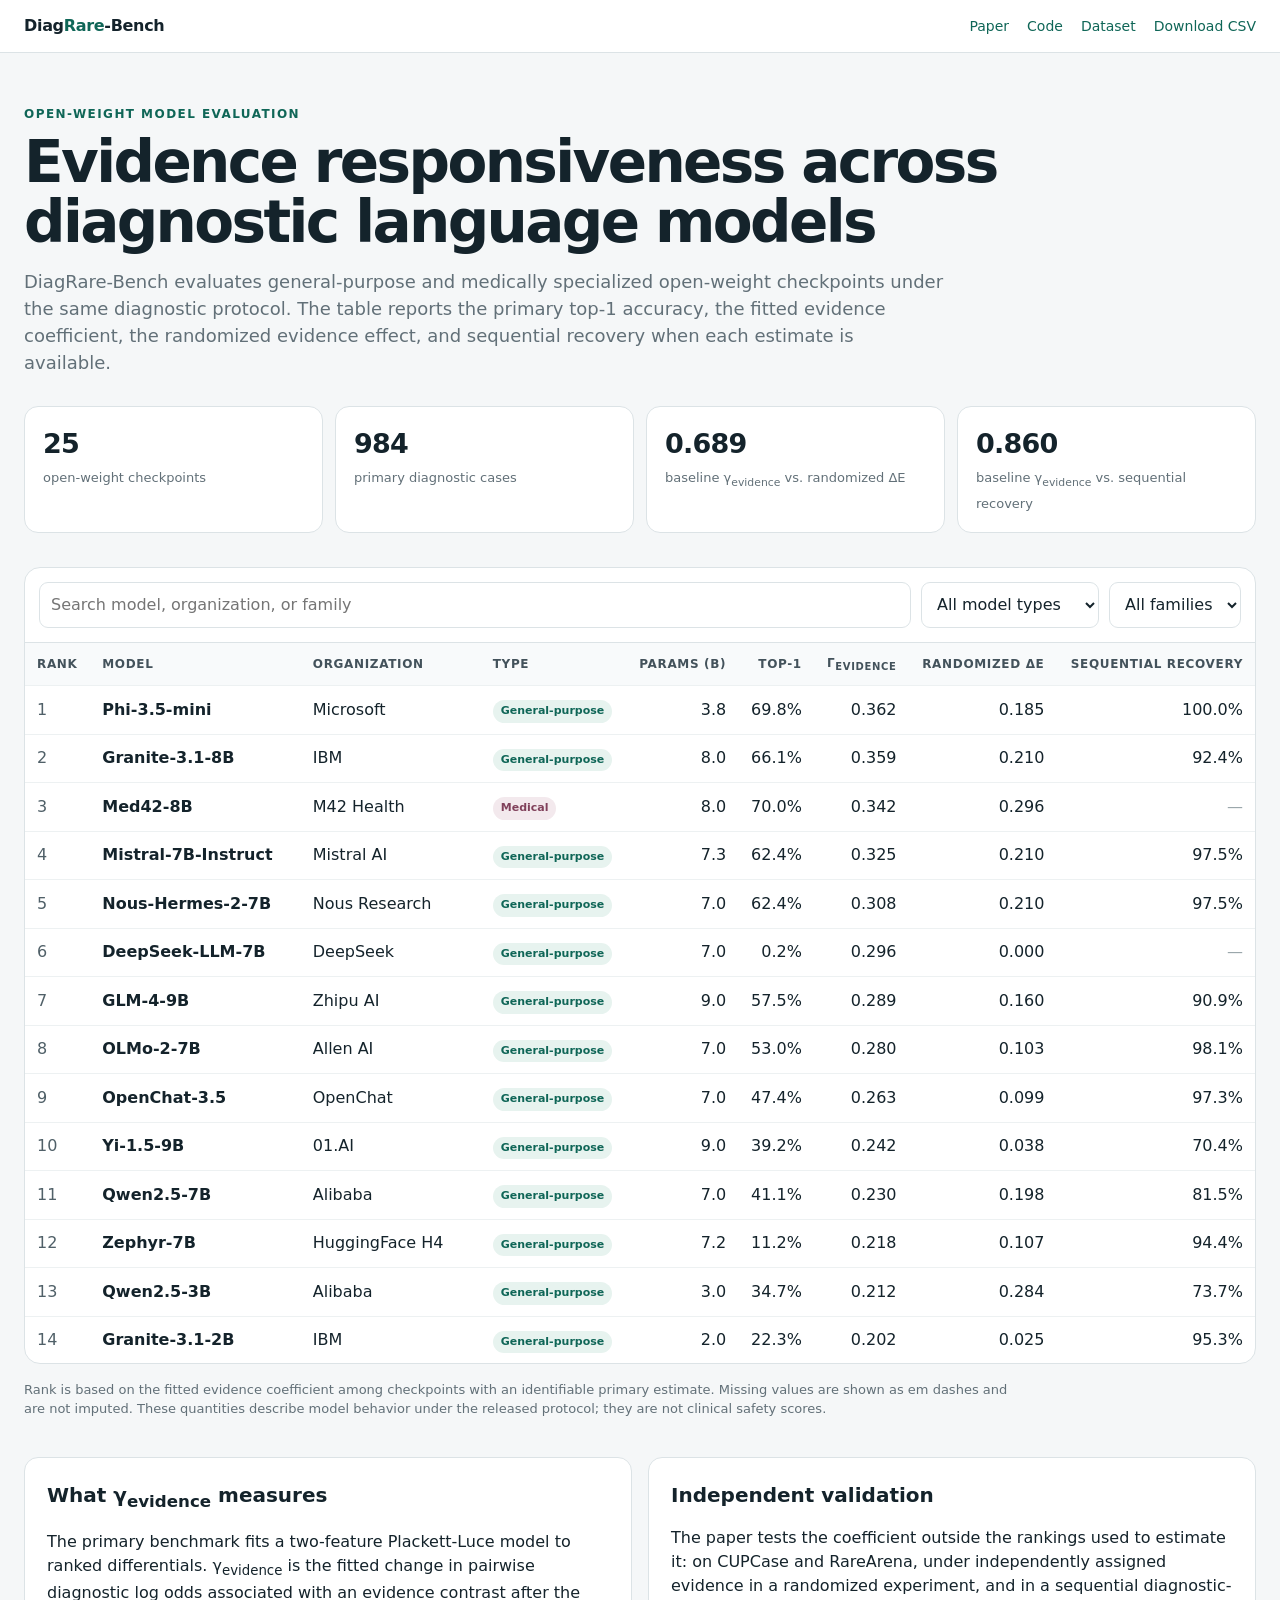
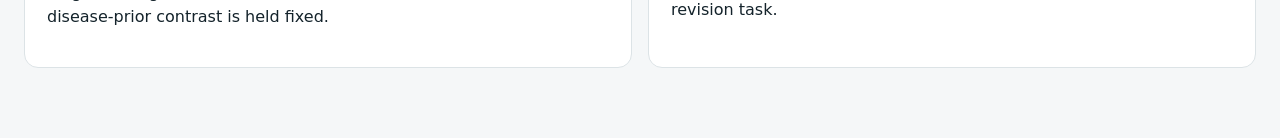
==== leaderboard/index.html @ 5abf78a7 "updated release repo 4 Oct" ====
<!doctype html>
<html lang="en"><head><meta charset="utf-8"><meta name="viewport" content="width=device-width,initial-scale=1">
<title>DiagRare-Bench Leaderboard</title>
<meta name="description" content="Open-weight model results on DiagRare-Bench, a benchmark for evidence responsiveness in clinical diagnosis.">
<style>
:root{--bg:#f5f7f8;--paper:#fff;--ink:#14232b;--muted:#627078;--line:#dce3e6;--green:#0f6657;--green2:#e7f3ef;--navy:#173b4f;--gold:#9a6b11}
*{box-sizing:border-box} body{margin:0;background:var(--bg);color:var(--ink);font-family:Inter,ui-sans-serif,system-ui,-apple-system,BlinkMacSystemFont,"Segoe UI",sans-serif;line-height:1.5}
a{color:var(--green);text-decoration:none} a:hover{text-decoration:underline}
.top{border-bottom:1px solid var(--line);background:rgba(255,255,255,.94);position:sticky;top:0;z-index:5} .topin{max-width:1320px;margin:auto;padding:14px 24px;display:flex;justify-content:space-between;gap:20px;align-items:center} .brand{font-weight:800;color:var(--ink);letter-spacing:-.02em} .brand span{color:var(--green)} .nav{display:flex;gap:18px;font-size:14px;flex-wrap:wrap}
.wrap{max-width:1320px;margin:auto;padding:52px 24px 70px} .eyebrow{text-transform:uppercase;letter-spacing:.12em;font-weight:750;font-size:12px;color:var(--green)} h1{font-size:clamp(34px,5vw,58px);line-height:1.03;letter-spacing:-.045em;margin:10px 0 16px;max-width:980px} .lead{max-width:920px;font-size:18px;color:var(--muted);margin:0 0 28px}
.cards{display:grid;grid-template-columns:repeat(4,1fr);gap:12px;margin:30px 0 34px} .card{background:var(--paper);border:1px solid var(--line);border-radius:14px;padding:17px 18px} .card b{display:block;font-size:27px;letter-spacing:-.03em} .card span{color:var(--muted);font-size:13px}
.panel{background:var(--paper);border:1px solid var(--line);border-radius:16px;overflow:hidden} .controls{padding:14px;display:flex;gap:10px;border-bottom:1px solid var(--line);flex-wrap:wrap} input,select{border:1px solid var(--line);border-radius:9px;background:#fff;padding:10px 11px;font:inherit;color:var(--ink)} input{min-width:280px;flex:1} .tablewrap{overflow:auto;max-height:720px} table{border-collapse:collapse;width:100%;min-width:1030px} th,td{padding:11px 12px;border-bottom:1px solid #edf1f2;white-space:nowrap;text-align:right} th{background:#f8fafb;color:#43525b;font-size:12px;text-transform:uppercase;letter-spacing:.055em;position:sticky;top:0;cursor:pointer;z-index:2} th:nth-child(-n+4),td:nth-child(-n+4){text-align:left} tbody tr:hover{background:#f7fbfa} .model{font-weight:720;color:var(--ink)} .pill{display:inline-block;border-radius:999px;padding:3px 8px;font-size:11px;font-weight:700;background:var(--green2);color:var(--green)} .pill.med{background:#f3e9ed;color:#81415b} .na{color:#9aa6ab} .rank{font-variant-numeric:tabular-nums;color:#506068}
.note{font-size:13px;color:var(--muted);max-width:1000px;margin-top:16px} .method{display:grid;grid-template-columns:1fr 1fr;gap:16px;margin-top:38px} .method .card{padding:22px} .method h2{margin:0 0 8px;font-size:20px} code{background:#edf2f3;padding:2px 5px;border-radius:5px}
@media(max-width:850px){.cards{grid-template-columns:1fr 1fr} .method{grid-template-columns:1fr} .nav{display:none}} @media(max-width:500px){.cards{grid-template-columns:1fr} .wrap{padding-left:16px;padding-right:16px}}
</style></head><body>
<div class="top"><div class="topin"><a class="brand" href="https://diagrare-bench-dhariniraghavan2001-2901.vercel.app">Diag<span>Rare</span>-Bench</a><div class="nav"><a href="https://openreview.net/forum?id=0Eua4EkYht">Paper</a><a href="https://github.com/rdharini2001/DiagRare">Code</a><a href="https://huggingface.co/datasets/Dharini24/DiagRare_Bench">Dataset</a><a href="leaderboard.csv">Download CSV</a></div></div></div>
<main class="wrap"><div class="eyebrow">Open-weight model evaluation</div><h1>Evidence responsiveness across diagnostic language models</h1><p class="lead">DiagRare-Bench evaluates general-purpose and medically specialized open-weight checkpoints under the same diagnostic protocol. The table reports the primary top-1 accuracy, the fitted evidence coefficient, the randomized evidence effect, and sequential recovery when each estimate is available.</p>
<div class="cards"><div class="card"><b>25</b><span>open-weight checkpoints</span></div><div class="card"><b>984</b><span>primary diagnostic cases</span></div><div class="card"><b>0.689</b><span>baseline γ<sub>evidence</sub> vs. randomized ΔE</span></div><div class="card"><b>0.860</b><span>baseline γ<sub>evidence</sub> vs. sequential recovery</span></div></div>
<div class="panel"><div class="controls"><input id="q" placeholder="Search model, organization, or family" aria-label="Search"><select id="type"><option value="">All model types</option><option>General-purpose</option><option>Medical</option></select><select id="family"><option value="">All families</option></select></div><div class="tablewrap"><table><thead><tr><th data-k="rank_evidence">Rank</th><th data-k="display_name">Model</th><th data-k="organization">Organization</th><th data-k="type">Type</th><th data-k="param_count_b">Params (B)</th><th data-k="top1_accuracy">Top-1</th><th data-k="gamma_evidence">γ<sub>evidence</sub></th><th data-k="delta_E">Randomized ΔE</th><th data-k="recovery_rate">Sequential recovery</th></tr></thead><tbody id="body"></tbody></table></div></div>
<p class="note">Rank is based on the fitted evidence coefficient among checkpoints with an identifiable primary estimate. Missing values are shown as em dashes and are not imputed. These quantities describe model behavior under the released protocol; they are not clinical safety scores.</p>
<div class="method"><div class="card"><h2>What γ<sub>evidence</sub> measures</h2><p>The primary benchmark fits a two-feature Plackett-Luce model to ranked differentials. γ<sub>evidence</sub> is the fitted change in pairwise diagnostic log odds associated with an evidence contrast after the disease-prior contrast is held fixed.</p></div><div class="card"><h2>Independent validation</h2><p>The paper tests the coefficient outside the rankings used to estimate it: on CUPCase and RareArena, under independently assigned evidence in a randomized experiment, and in a sequential diagnostic-revision task.</p></div></div>
</main>
<script>
const DATA=[{"rank_evidence":1,"model":"phi-3.5-mini","organization":"Microsoft","family":"Phi","type":"General-purpose","param_count_b":3.8,"hf_repo":"microsoft/Phi-3.5-mini-instruct","top1_accuracy":0.698170731707317,"top3_accuracy":0.8333333333333334,"gamma_evidence":0.362212623348949,"gamma_evidence_lo":0.3465634562593292,"gamma_evidence_hi":0.3798188209732076,"delta_E":0.1851851851851851,"delta_E_ci_lo":0.1234567901234567,"delta_E_ci_hi":0.2469135802469135,"recovery_rate":1.0,"recovery_ci_lo":1.0,"recovery_ci_hi":1.0,"n_used_for_recovery":81.0,"display_name":"Phi-3.5-mini"},{"rank_evidence":2,"model":"granite-3.1-8b","organization":"IBM","family":"Granite","type":"General-purpose","param_count_b":8.0,"hf_repo":"ibm-granite/granite-3.1-8b-instruct","top1_accuracy":0.6605691056910569,"top3_accuracy":0.7936991869918699,"gamma_evidence":0.3594142996950945,"gamma_evidence_lo":0.3431224411703573,"gamma_evidence_hi":0.3779585255828916,"delta_E":0.2098765432098765,"delta_E_ci_lo":0.1481481481481481,"delta_E_ci_hi":0.2716049382716048,"recovery_rate":0.9240506329113924,"recovery_ci_lo":0.8607594936708861,"recovery_ci_hi":0.9746835443037974,"n_used_for_recovery":79.0,"display_name":"Granite-3.1-8B"},{"rank_evidence":3,"model":"med42-8b","organization":"M42 Health","family":"Llama3","type":"Medical","param_count_b":8.0,"hf_repo":"m42-health/Llama3-Med42-8B","top1_accuracy":0.7002032520325203,"top3_accuracy":0.842479674796748,"gamma_evidence":0.3415400007605004,"gamma_evidence_lo":0.328487884020772,"gamma_evidence_hi":0.3560588284768293,"delta_E":0.2962962962962963,"delta_E_ci_lo":0.2469135802469135,"delta_E_ci_hi":0.345679012345679,"recovery_rate":null,"recovery_ci_lo":null,"recovery_ci_hi":null,"n_used_for_recovery":null,"display_name":"Med42-8B"},{"rank_evidence":4,"model":"mistral-7b-instruct","organization":"Mistral AI","family":"Mistral","type":"General-purpose","param_count_b":7.3,"hf_repo":"mistralai/Mistral-7B-Instruct-v0.3","top1_accuracy":0.6239837398373984,"top3_accuracy":0.8170731707317073,"gamma_evidence":0.3247900071698186,"gamma_evidence_lo":0.313554052591372,"gamma_evidence_hi":0.338068066494141,"delta_E":0.2098765432098765,"delta_E_ci_lo":0.1111111111111111,"delta_E_ci_hi":0.3086419753086419,"recovery_rate":0.975,"recovery_ci_lo":0.9375,"recovery_ci_hi":1.0,"n_used_for_recovery":80.0,"display_name":"Mistral-7B-Instruct"},{"rank_evidence":5,"model":"nous-hermes-2-7b","organization":"Nous Research","family":"Mistral","type":"General-purpose","param_count_b":7.0,"hf_repo":"NousResearch/Nous-Hermes-2-Mistral-7B-DPO","top1_accuracy":0.6239837398373984,"top3_accuracy":0.8607723577235772,"gamma_evidence":0.3083308346183345,"gamma_evidence_lo":0.297167383607787,"gamma_evidence_hi":0.3205928952831016,"delta_E":0.2098765432098765,"delta_E_ci_lo":0.1111111111111111,"delta_E_ci_hi":0.3209876543209876,"recovery_rate":0.9753086419753086,"recovery_ci_lo":0.9382716049382716,"recovery_ci_hi":1.0,"n_used_for_recovery":81.0,"display_name":"Nous-Hermes-2-7B"},{"rank_evidence":6,"model":"deepseek-llm-7b","organization":"DeepSeek","family":"DeepSeek","type":"General-purpose","param_count_b":7.0,"hf_repo":"deepseek-ai/deepseek-llm-7b-chat","top1_accuracy":0.0020325203252032,"top3_accuracy":0.0020325203252032,"gamma_evidence":0.2960298709306511,"gamma_evidence_lo":null,"gamma_evidence_hi":null,"delta_E":0.0,"delta_E_ci_lo":null,"delta_E_ci_hi":null,"recovery_rate":null,"recovery_ci_lo":null,"recovery_ci_hi":null,"n_used_for_recovery":null,"display_name":"DeepSeek-LLM-7B"},{"rank_evidence":7,"model":"glm-4-9b","organization":"Zhipu AI","family":"GLM","type":"General-purpose","param_count_b":9.0,"hf_repo":"THUDM/glm-4-9b-chat","top1_accuracy":0.5752032520325203,"top3_accuracy":0.7479674796747967,"gamma_evidence":0.2891981096641709,"gamma_evidence_lo":0.2792795570040469,"gamma_evidence_hi":0.3008311654964421,"delta_E":0.1604938271604938,"delta_E_ci_lo":0.0617283950617283,"delta_E_ci_hi":0.2592592592592592,"recovery_rate":0.9090909090909092,"recovery_ci_lo":0.8333333333333334,"recovery_ci_hi":0.9696969696969696,"n_used_for_recovery":66.0,"display_name":"GLM-4-9B"},{"rank_evidence":8,"model":"olmo-2-7b","organization":"Allen AI","family":"OLMo","type":"General-purpose","param_count_b":7.0,"hf_repo":"allenai/OLMo-2-1124-7B-Instruct","top1_accuracy":0.5304878048780488,"top3_accuracy":0.7103658536585366,"gamma_evidence":0.2796294420546719,"gamma_evidence_lo":0.269163905365066,"gamma_evidence_hi":0.2909805614365602,"delta_E":0.1025641025641025,"delta_E_ci_lo":0.0256410256410256,"delta_E_ci_hi":0.1923076923076923,"recovery_rate":0.981132075471698,"recovery_ci_lo":0.9433962264150944,"recovery_ci_hi":1.0,"n_used_for_recovery":53.0,"display_name":"OLMo-2-7B"},{"rank_evidence":9,"model":"openchat-3.5","organization":"OpenChat","family":"Mistral","type":"General-purpose","param_count_b":7.0,"hf_repo":"openchat/openchat-3.5-0106","top1_accuracy":0.4735772357723577,"top3_accuracy":0.758130081300813,"gamma_evidence":0.2626035391759966,"gamma_evidence_lo":0.2539291755665755,"gamma_evidence_hi":0.2722451537730562,"delta_E":0.0987654320987654,"delta_E_ci_lo":0.0246913580246913,"delta_E_ci_hi":0.1728395061728395,"recovery_rate":0.9733333333333334,"recovery_ci_lo":0.9333333333333332,"recovery_ci_hi":1.0,"n_used_for_recovery":75.0,"display_name":"OpenChat-3.5"},{"rank_evidence":10,"model":"yi-1.5-9b","organization":"01.AI","family":"Yi","type":"General-purpose","param_count_b":9.0,"hf_repo":"01-ai/Yi-1.5-9B-Chat","top1_accuracy":0.3922764227642276,"top3_accuracy":0.5335365853658537,"gamma_evidence":0.2418168410018409,"gamma_evidence_lo":0.2294949840952952,"gamma_evidence_hi":0.2542152028198164,"delta_E":0.0384615384615384,"delta_E_ci_lo":-0.1923076923076923,"delta_E_ci_hi":0.2692307692307692,"recovery_rate":0.7037037037037037,"recovery_ci_lo":0.5740740740740741,"recovery_ci_hi":0.8148148148148148,"n_used_for_recovery":54.0,"display_name":"Yi-1.5-9B"},{"rank_evidence":11,"model":"qwen2.5-7b","organization":"Alibaba","family":"Qwen","type":"General-purpose","param_count_b":7.0,"hf_repo":"Qwen/Qwen2.5-7B-Instruct","top1_accuracy":0.4105691056910569,"top3_accuracy":0.6067073170731707,"gamma_evidence":0.2295065414233727,"gamma_evidence_lo":0.2205714226370123,"gamma_evidence_hi":0.2394485574180835,"delta_E":0.1975308641975308,"delta_E_ci_lo":0.1358024691358024,"delta_E_ci_hi":0.2592592592592592,"recovery_rate":0.8148148148148148,"recovery_ci_lo":0.7283950617283951,"recovery_ci_hi":0.8888888888888888,"n_used_for_recovery":81.0,"display_name":"Qwen2.5-7B"},{"rank_evidence":12,"model":"zephyr-7b","organization":"HuggingFace H4","family":"Mistral","type":"General-purpose","param_count_b":7.2,"hf_repo":"HuggingFaceH4/zephyr-7b-beta","top1_accuracy":0.1117886178861788,"top3_accuracy":0.1595528455284552,"gamma_evidence":0.2181939236820093,"gamma_evidence_lo":0.199346626102794,"gamma_evidence_hi":0.2391898990620941,"delta_E":0.1066666666666666,"delta_E_ci_lo":0.0266666666666666,"delta_E_ci_hi":0.2068333333333309,"recovery_rate":0.9444444444444444,"recovery_ci_lo":0.8333333333333334,"recovery_ci_hi":1.0,"n_used_for_recovery":18.0,"display_name":"Zephyr-7B"},{"rank_evidence":13,"model":"qwen2.5-3b","organization":"Alibaba","family":"Qwen","type":"General-purpose","param_count_b":3.0,"hf_repo":"Qwen/Qwen2.5-3B-Instruct","top1_accuracy":0.3465447154471545,"top3_accuracy":0.5467479674796748,"gamma_evidence":0.2120583812588294,"gamma_evidence_lo":0.2030701030243178,"gamma_evidence_hi":0.2201753208787655,"delta_E":0.2839506172839505,"delta_E_ci_lo":0.1728395061728395,"delta_E_ci_hi":0.3950617283950617,"recovery_rate":0.7368421052631579,"recovery_ci_lo":0.631578947368421,"recovery_ci_hi":0.8289473684210527,"n_used_for_recovery":76.0,"display_name":"Qwen2.5-3B"},{"rank_evidence":14,"model":"granite-3.1-2b","organization":"IBM","family":"Granite","type":"General-purpose","param_count_b":2.0,"hf_repo":"ibm-granite/granite-3.1-2b-instruct","top1_accuracy":0.2225609756097561,"top3_accuracy":0.4258130081300813,"gamma_evidence":0.2019863946046675,"gamma_evidence_lo":0.1923452873104793,"gamma_evidence_hi":0.2115916533024829,"delta_E":0.0246913580246913,"delta_E_ci_lo":-0.0246913580246913,"delta_E_ci_hi":0.074074074074074,"recovery_rate":0.9534883720930232,"recovery_ci_lo":0.8837209302325582,"recovery_ci_hi":1.0,"n_used_for_recovery":43.0,"display_name":"Granite-3.1-2B"},{"rank_evidence":15,"model":"yi-1.5-6b","organization":"01.AI","family":"Yi","type":"General-purpose","param_count_b":6.0,"hf_repo":"01-ai/Yi-1.5-6B-Chat","top1_accuracy":0.1321138211382113,"top3_accuracy":0.2886178861788618,"gamma_evidence":0.1480538779330056,"gamma_evidence_lo":0.1389524910336898,"gamma_evidence_hi":0.1573011972086967,"delta_E":0.1979166666666666,"delta_E_ci_lo":-0.03125,"delta_E_ci_hi":0.4375,"recovery_rate":0.7027027027027027,"recovery_ci_lo":0.5405405405405406,"recovery_ci_hi":0.8378378378378378,"n_used_for_recovery":37.0,"display_name":"Yi-1.5-6B"},{"rank_evidence":16,"model":"stablelm-zephyr-3b","organization":"Stability AI","family":"StableLM","type":"General-purpose","param_count_b":3.0,"hf_repo":"stabilityai/stablelm-zephyr-3b","top1_accuracy":0.1056910569105691,"top3_accuracy":0.1768292682926829,"gamma_evidence":0.1027085521011278,"gamma_evidence_lo":0.0927689653393165,"gamma_evidence_hi":0.1125726001777657,"delta_E":0.1111111111111111,"delta_E_ci_lo":0.0138888888888888,"delta_E_ci_hi":0.2222222222222222,"recovery_rate":0.7368421052631579,"recovery_ci_lo":0.5789473684210527,"recovery_ci_hi":0.868421052631579,"n_used_for_recovery":38.0,"display_name":"StableLM-Zephyr-3B"},{"rank_evidence":17,"model":"qwen2.5-1.5b","organization":"Alibaba","family":"Qwen","type":"General-purpose","param_count_b":1.5,"hf_repo":"Qwen/Qwen2.5-1.5B-Instruct","top1_accuracy":0.0619918699186991,"top3_accuracy":0.1178861788617886,"gamma_evidence":0.0763403898406393,"gamma_evidence_lo":0.0652703863573147,"gamma_evidence_hi":0.0868392534253856,"delta_E":-0.0256410256410256,"delta_E_ci_lo":-0.1794871794871795,"delta_E_ci_hi":0.1282051282051281,"recovery_rate":0.6551724137931034,"recovery_ci_lo":0.4827586206896552,"recovery_ci_hi":0.8275862068965517,"n_used_for_recovery":29.0,"display_name":"Qwen2.5-1.5B"},{"rank_evidence":18,"model":"asclepius-7b","organization":"starmpcc","family":"Mistral","type":"Medical","param_count_b":7.0,"hf_repo":"starmpcc/Asclepius-7B","top1_accuracy":0.0010162601626016,"top3_accuracy":0.0030487804878048,"gamma_evidence":0.0325983826624634,"gamma_evidence_lo":-0.054032847607969,"gamma_evidence_hi":0.0849044454678495,"delta_E":7.401486830834377e-18,"delta_E_ci_lo":-0.1555555555555555,"delta_E_ci_hi":0.1777777777777777,"recovery_rate":null,"recovery_ci_lo":null,"recovery_ci_hi":null,"n_used_for_recovery":null,"display_name":"Asclepius-7B"},{"rank_evidence":19,"model":"medalpaca-7b","organization":"MedAlpaca authors","family":"Llama2","type":"Medical","param_count_b":7.0,"hf_repo":"medalpaca/medalpaca-7b","top1_accuracy":0.024390243902439,"top3_accuracy":0.048780487804878,"gamma_evidence":0.0181980372331961,"gamma_evidence_lo":-0.0004546578599821,"gamma_evidence_hi":0.0328276199631851,"delta_E":-0.0246913580246913,"delta_E_ci_lo":-0.074074074074074,"delta_E_ci_hi":0.0,"recovery_rate":null,"recovery_ci_lo":null,"recovery_ci_hi":null,"n_used_for_recovery":null,"display_name":"MedAlpaca-7B"},{"rank_evidence":20,"model":"falcon-7b","organization":"TII","family":"Falcon","type":"General-purpose","param_count_b":7.0,"hf_repo":"tiiuae/falcon-7b-instruct","top1_accuracy":0.0091463414634146,"top3_accuracy":0.032520325203252,"gamma_evidence":0.000162631353513,"gamma_evidence_lo":-0.0170846898660976,"gamma_evidence_hi":0.0146486341950892,"delta_E":-0.074074074074074,"delta_E_ci_lo":-0.1851851851851851,"delta_E_ci_hi":0.0,"recovery_rate":0.0,"recovery_ci_lo":0.0,"recovery_ci_hi":0.0,"n_used_for_recovery":13.0,"display_name":"Falcon-7B"},{"rank_evidence":21,"model":"qwen2.5-0.5b","organization":"Alibaba","family":"Qwen","type":"General-purpose","param_count_b":0.5,"hf_repo":"Qwen/Qwen2.5-0.5B-Instruct","top1_accuracy":0.0010162601626016,"top3_accuracy":0.0010162601626016,"gamma_evidence":-0.0718641658517006,"gamma_evidence_lo":-0.1068380607707196,"gamma_evidence_hi":-0.0282802303671463,"delta_E":-2.0559685641206598e-18,"delta_E_ci_lo":-0.1111111111111111,"delta_E_ci_hi":0.0864197530864197,"recovery_rate":0.2857142857142857,"recovery_ci_lo":0.0714285714285714,"recovery_ci_hi":0.5,"n_used_for_recovery":14.0,"display_name":"Qwen2.5-0.5B"},{"rank_evidence":null,"model":"biomistral-7b","organization":"BioMistral authors","family":"Mistral","type":"Medical","param_count_b":7.0,"hf_repo":"BioMistral/BioMistral-7B","top1_accuracy":0.0,"top3_accuracy":0.0,"gamma_evidence":null,"gamma_evidence_lo":null,"gamma_evidence_hi":null,"delta_E":null,"delta_E_ci_lo":null,"delta_E_ci_hi":null,"recovery_rate":null,"recovery_ci_lo":null,"recovery_ci_hi":null,"n_used_for_recovery":null,"display_name":"BioMistral-7B"},{"rank_evidence":null,"model":"openbiollm-8b","organization":"Saama AI Labs","family":"Llama3","type":"Medical","param_count_b":8.0,"hf_repo":"aaditya/Llama3-OpenBioLLM-8B","top1_accuracy":0.0,"top3_accuracy":0.0,"gamma_evidence":null,"gamma_evidence_lo":null,"gamma_evidence_hi":null,"delta_E":null,"delta_E_ci_lo":null,"delta_E_ci_hi":null,"recovery_rate":null,"recovery_ci_lo":null,"recovery_ci_hi":null,"n_used_for_recovery":null,"display_name":"OpenBioLLM-8B"},{"rank_evidence":null,"model":"tinyllama-1.1b","organization":"TinyLlama Project","family":"Llama","type":"General-purpose","param_count_b":1.1,"hf_repo":"TinyLlama/TinyLlama-1.1B-Chat-v1.0","top1_accuracy":0.0,"top3_accuracy":0.0,"gamma_evidence":null,"gamma_evidence_lo":null,"gamma_evidence_hi":null,"delta_E":null,"delta_E_ci_lo":null,"delta_E_ci_hi":null,"recovery_rate":null,"recovery_ci_lo":null,"recovery_ci_hi":null,"n_used_for_recovery":null,"display_name":"TinyLlama-1.1B"},{"rank_evidence":null,"model":"vicuna-7b","organization":"LMSYS","family":"Llama2","type":"General-purpose","param_count_b":7.0,"hf_repo":"lmsys/vicuna-7b-v1.5","top1_accuracy":0.0,"top3_accuracy":0.0,"gamma_evidence":null,"gamma_evidence_lo":null,"gamma_evidence_hi":null,"delta_E":null,"delta_E_ci_lo":null,"delta_E_ci_hi":null,"recovery_rate":null,"recovery_ci_lo":null,"recovery_ci_hi":null,"n_used_for_recovery":null,"display_name":"Vicuna-7B"}]; let state={k:'gamma_evidence',dir:-1,q:'',type:'',family:''};
const numeric=new Set(['rank_evidence','param_count_b','top1_accuracy','gamma_evidence','delta_E','recovery_rate']); const missing=v=>v===null||v===undefined||Number.isNaN(v);
function fmt(v,k){if(missing(v))return '<span class="na">—</span>'; if(k==='top1_accuracy'||k==='recovery_rate')return (100*v).toFixed(1)+'%'; if(k==='rank_evidence')return v; if(k==='param_count_b')return Number(v).toFixed(1); return Number(v).toFixed(3)}
function draw(){let a=DATA.filter(x=>(!state.type||x.type===state.type)&&(!state.family||x.family===state.family)&&(!state.q||(x.display_name+' '+x.organization+' '+x.family).toLowerCase().includes(state.q)));a.sort((x,y)=>{let A=x[state.k],B=y[state.k];if(missing(A)&&missing(B))return x.display_name.localeCompare(y.display_name);if(missing(A))return 1;if(missing(B))return -1;let c=numeric.has(state.k)?A-B:String(A).localeCompare(String(B));return state.dir*c});body.innerHTML=a.map(x=>`<tr><td class="rank">${fmt(x.rank_evidence,'rank_evidence')}</td><td><a class="model" target="_blank" rel="noopener" href="https://huggingface.co/${x.hf_repo}">${x.display_name}</a></td><td>${x.organization}</td><td><span class="pill ${x.type==='Medical'?'med':''}">${x.type}</span></td><td>${fmt(x.param_count_b,'param_count_b')}</td><td>${fmt(x.top1_accuracy,'top1_accuracy')}</td><td>${fmt(x.gamma_evidence,'gamma_evidence')}</td><td>${fmt(x.delta_E,'delta_E')}</td><td>${fmt(x.recovery_rate,'recovery_rate')}</td></tr>`).join('')}
[...new Set(DATA.map(x=>x.family))].sort().forEach(v=>{let o=document.createElement('option');o.value=o.textContent=v;family.appendChild(o)});q.oninput=e=>{state.q=e.target.value.toLowerCase();draw()};type.onchange=e=>{state.type=e.target.value;draw()};family.onchange=e=>{state.family=e.target.value;draw()};document.querySelectorAll('th').forEach(th=>th.onclick=()=>{let k=th.dataset.k;if(state.k===k)state.dir*=-1;else{state.k=k;state.dir=numeric.has(k)?-1:1}draw()});draw();
</script></body></html>
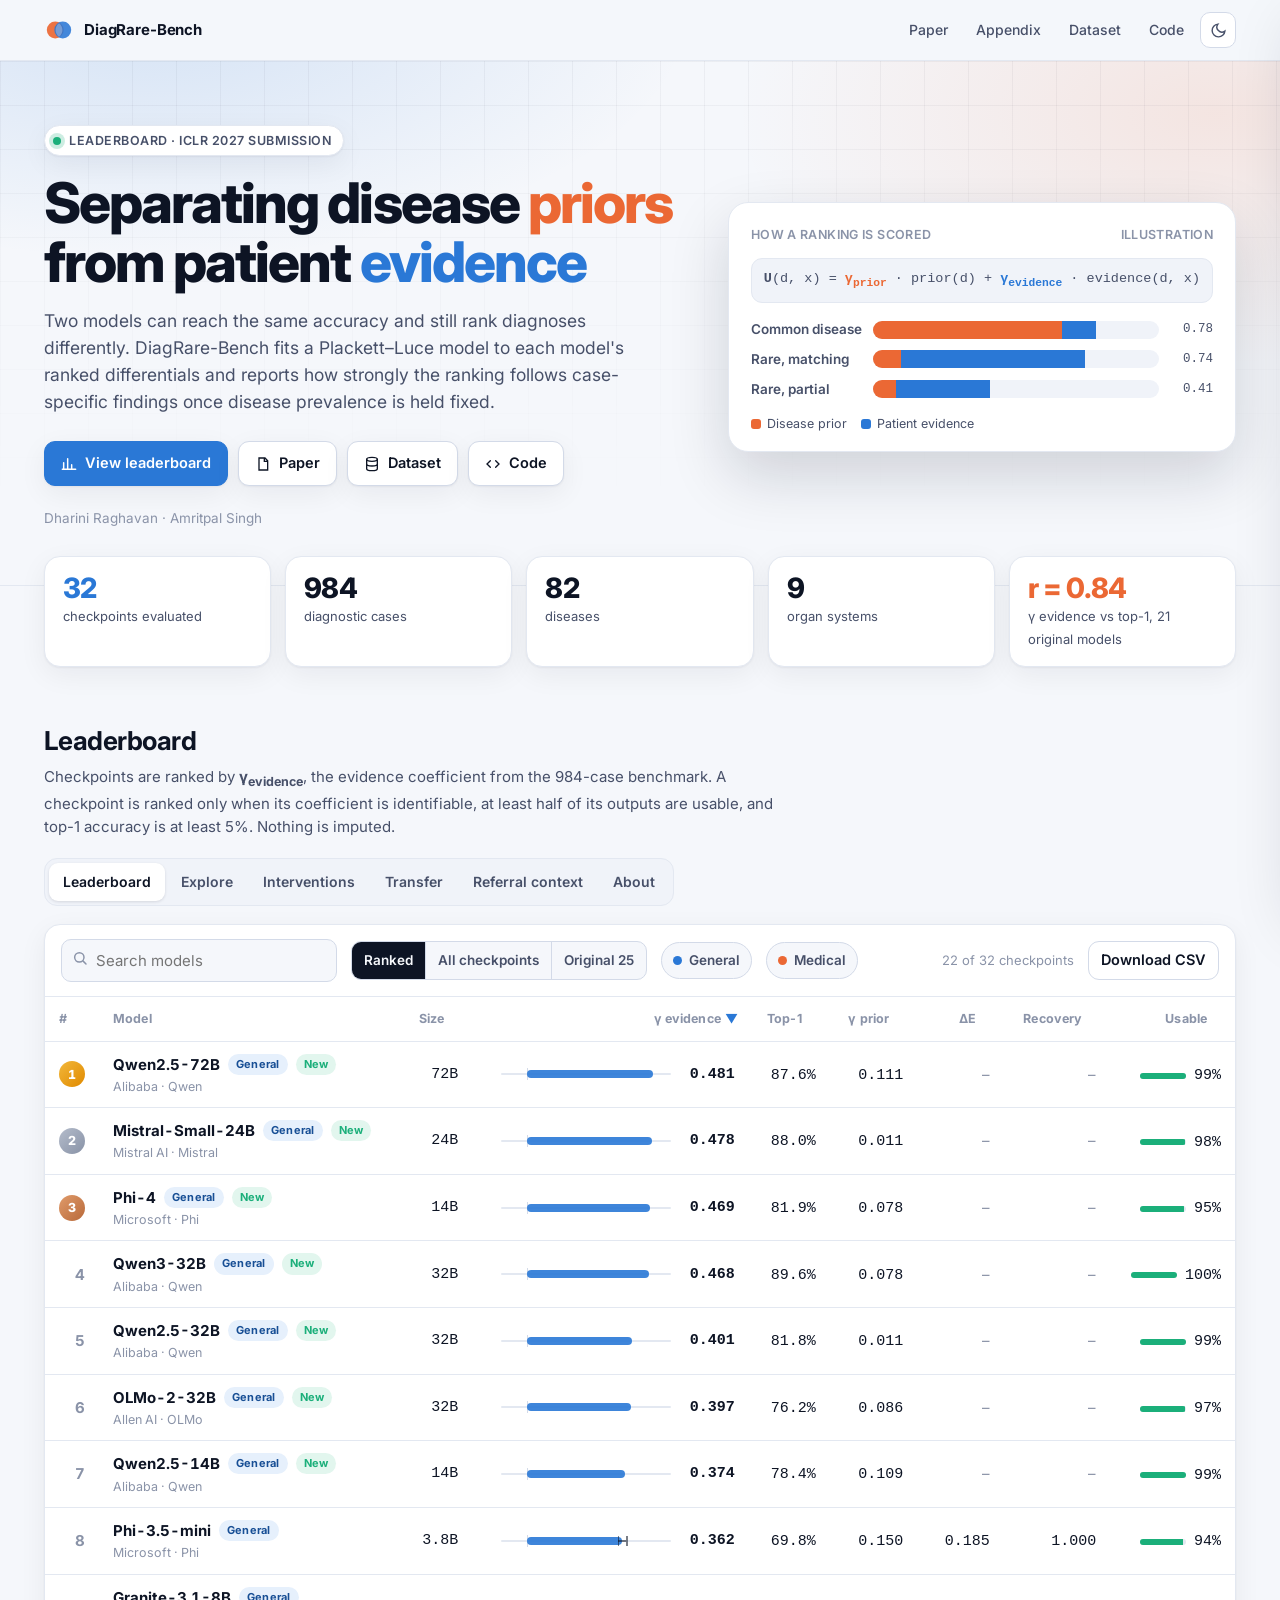
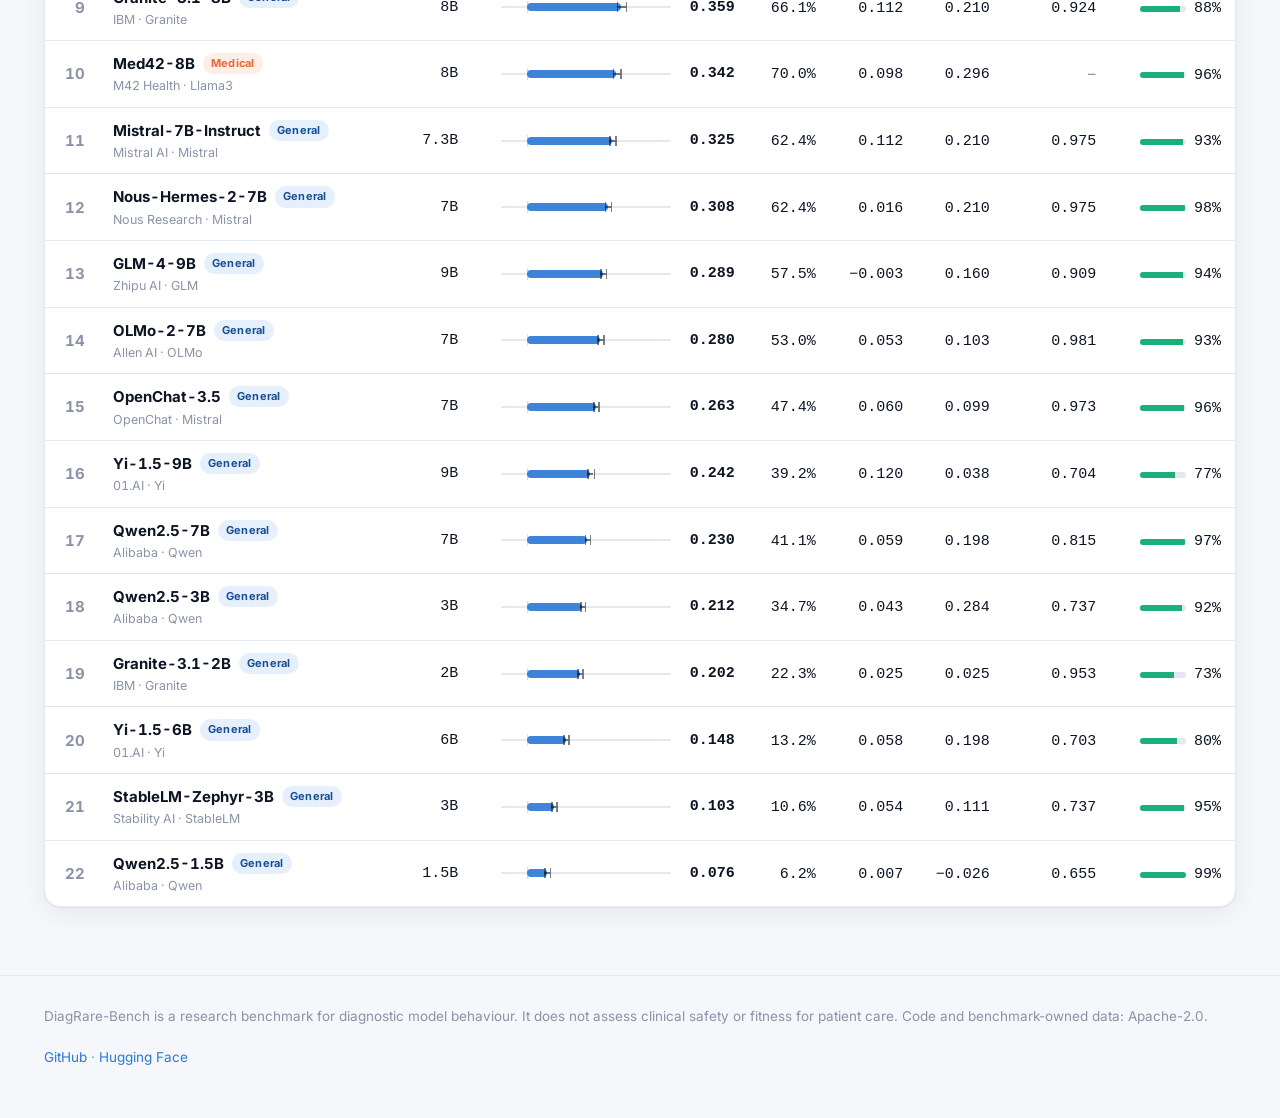
==== commit 60a57760: "Redesign the leaderboard and README New static leaderboard (sortable table, comparison explorer, int" ====
--- a/leaderboard/index.html
+++ b/leaderboard/index.html
@@ -1,29 +1,154 @@
 <!doctype html>
-<html lang="en"><head><meta charset="utf-8"><meta name="viewport" content="width=device-width,initial-scale=1">
+<html lang="en">
+<head>
+<meta charset="utf-8">
+<meta name="viewport" content="width=device-width, initial-scale=1">
 <title>DiagRare-Bench Leaderboard</title>
-<meta name="description" content="Open-weight model results on DiagRare-Bench, a benchmark for evidence responsiveness in clinical diagnosis.">
-<style>
-:root{--bg:#f5f7f8;--paper:#fff;--ink:#14232b;--muted:#627078;--line:#dce3e6;--green:#0f6657;--green2:#e7f3ef;--navy:#173b4f;--gold:#9a6b11}
-*{box-sizing:border-box} body{margin:0;background:var(--bg);color:var(--ink);font-family:Inter,ui-sans-serif,system-ui,-apple-system,BlinkMacSystemFont,"Segoe UI",sans-serif;line-height:1.5}
-a{color:var(--green);text-decoration:none} a:hover{text-decoration:underline}
-.top{border-bottom:1px solid var(--line);background:rgba(255,255,255,.94);position:sticky;top:0;z-index:5} .topin{max-width:1320px;margin:auto;padding:14px 24px;display:flex;justify-content:space-between;gap:20px;align-items:center} .brand{font-weight:800;color:var(--ink);letter-spacing:-.02em} .brand span{color:var(--green)} .nav{display:flex;gap:18px;font-size:14px;flex-wrap:wrap}
-.wrap{max-width:1320px;margin:auto;padding:52px 24px 70px} .eyebrow{text-transform:uppercase;letter-spacing:.12em;font-weight:750;font-size:12px;color:var(--green)} h1{font-size:clamp(34px,5vw,58px);line-height:1.03;letter-spacing:-.045em;margin:10px 0 16px;max-width:980px} .lead{max-width:920px;font-size:18px;color:var(--muted);margin:0 0 28px}
-.cards{display:grid;grid-template-columns:repeat(4,1fr);gap:12px;margin:30px 0 34px} .card{background:var(--paper);border:1px solid var(--line);border-radius:14px;padding:17px 18px} .card b{display:block;font-size:27px;letter-spacing:-.03em} .card span{color:var(--muted);font-size:13px}
-.panel{background:var(--paper);border:1px solid var(--line);border-radius:16px;overflow:hidden} .controls{padding:14px;display:flex;gap:10px;border-bottom:1px solid var(--line);flex-wrap:wrap} input,select{border:1px solid var(--line);border-radius:9px;background:#fff;padding:10px 11px;font:inherit;color:var(--ink)} input{min-width:280px;flex:1} .tablewrap{overflow:auto;max-height:720px} table{border-collapse:collapse;width:100%;min-width:1030px} th,td{padding:11px 12px;border-bottom:1px solid #edf1f2;white-space:nowrap;text-align:right} th{background:#f8fafb;color:#43525b;font-size:12px;text-transform:uppercase;letter-spacing:.055em;position:sticky;top:0;cursor:pointer;z-index:2} th:nth-child(-n+4),td:nth-child(-n+4){text-align:left} tbody tr:hover{background:#f7fbfa} .model{font-weight:720;color:var(--ink)} .pill{display:inline-block;border-radius:999px;padding:3px 8px;font-size:11px;font-weight:700;background:var(--green2);color:var(--green)} .pill.med{background:#f3e9ed;color:#81415b} .na{color:#9aa6ab} .rank{font-variant-numeric:tabular-nums;color:#506068}
-.note{font-size:13px;color:var(--muted);max-width:1000px;margin-top:16px} .method{display:grid;grid-template-columns:1fr 1fr;gap:16px;margin-top:38px} .method .card{padding:22px} .method h2{margin:0 0 8px;font-size:20px} code{background:#edf2f3;padding:2px 5px;border-radius:5px}
-@media(max-width:850px){.cards{grid-template-columns:1fr 1fr} .method{grid-template-columns:1fr} .nav{display:none}} @media(max-width:500px){.cards{grid-template-columns:1fr} .wrap{padding-left:16px;padding-right:16px}}
-</style></head><body>
-<div class="top"><div class="topin"><a class="brand" href="https://diagrare-bench-dhariniraghavan2001-2901.vercel.app">Diag<span>Rare</span>-Bench</a><div class="nav"><a href="https://openreview.net/forum?id=0Eua4EkYht">Paper</a><a href="https://github.com/rdharini2001/DiagRare">Code</a><a href="https://huggingface.co/datasets/Dharini24/DiagRare_Bench">Dataset</a><a href="leaderboard.csv">Download CSV</a></div></div></div>
-<main class="wrap"><div class="eyebrow">Open-weight model evaluation</div><h1>Evidence responsiveness across diagnostic language models</h1><p class="lead">DiagRare-Bench evaluates general-purpose and medically specialized open-weight checkpoints under the same diagnostic protocol. The table reports the primary top-1 accuracy, the fitted evidence coefficient, the randomized evidence effect, and sequential recovery when each estimate is available.</p>
-<div class="cards"><div class="card"><b>25</b><span>open-weight checkpoints</span></div><div class="card"><b>984</b><span>primary diagnostic cases</span></div><div class="card"><b>0.689</b><span>baseline γ<sub>evidence</sub> vs. randomized ΔE</span></div><div class="card"><b>0.860</b><span>baseline γ<sub>evidence</sub> vs. sequential recovery</span></div></div>
-<div class="panel"><div class="controls"><input id="q" placeholder="Search model, organization, or family" aria-label="Search"><select id="type"><option value="">All model types</option><option>General-purpose</option><option>Medical</option></select><select id="family"><option value="">All families</option></select></div><div class="tablewrap"><table><thead><tr><th data-k="rank_evidence">Rank</th><th data-k="display_name">Model</th><th data-k="organization">Organization</th><th data-k="type">Type</th><th data-k="param_count_b">Params (B)</th><th data-k="top1_accuracy">Top-1</th><th data-k="gamma_evidence">γ<sub>evidence</sub></th><th data-k="delta_E">Randomized ΔE</th><th data-k="recovery_rate">Sequential recovery</th></tr></thead><tbody id="body"></tbody></table></div></div>
-<p class="note">Rank is based on the fitted evidence coefficient among checkpoints with an identifiable primary estimate. Missing values are shown as em dashes and are not imputed. These quantities describe model behavior under the released protocol; they are not clinical safety scores.</p>
-<div class="method"><div class="card"><h2>What γ<sub>evidence</sub> measures</h2><p>The primary benchmark fits a two-feature Plackett-Luce model to ranked differentials. γ<sub>evidence</sub> is the fitted change in pairwise diagnostic log odds associated with an evidence contrast after the disease-prior contrast is held fixed.</p></div><div class="card"><h2>Independent validation</h2><p>The paper tests the coefficient outside the rankings used to estimate it: on CUPCase and RareArena, under independently assigned evidence in a randomized experiment, and in a sequential diagnostic-revision task.</p></div></div>
+<meta name="description" content="Leaderboard for DiagRare-Bench: how strongly language models' ranked diagnoses follow patient evidence after disease prevalence is accounted for.">
+<meta property="og:title" content="DiagRare-Bench Leaderboard">
+<meta property="og:description" content="Separating disease priors from patient evidence in language models for clinical diagnosis.">
+<link rel="icon" href="data:image/svg+xml,%3Csvg xmlns='http://www.w3.org/2000/svg' viewBox='0 0 32 32'%3E%3Ccircle cx='12' cy='16' r='9' fill='%23eb6834' fill-opacity='.9'/%3E%3Ccircle cx='20' cy='16' r='9' fill='%232a78d6' fill-opacity='.85'/%3E%3C/svg%3E">
+<link rel="preconnect" href="https://fonts.googleapis.com"><link rel="preconnect" href="https://fonts.gstatic.com" crossorigin>
+<link href="https://fonts.googleapis.com/css2?family=Inter:wght@400;500;600;700;800&display=swap" rel="stylesheet">
+<link rel="stylesheet" href="styles.css">
+<script>try{var t=localStorage.getItem('dr-theme');if(!t&&matchMedia('(prefers-color-scheme: dark)').matches)t='dark';if(new URLSearchParams(location.search).get('theme'))t=new URLSearchParams(location.search).get('theme');if(t)document.documentElement.dataset.theme=t}catch(e){}</script>
+</head>
+<body>
+<header class="nav"><div class="wrap">
+  <a class="brand" href="#top" aria-label="DiagRare-Bench">
+    <svg viewBox="0 0 32 32" aria-hidden="true"><circle cx="12" cy="16" r="9" fill="#eb6834" fill-opacity=".92"/><circle cx="20" cy="16" r="9" fill="#2a78d6" fill-opacity=".88"/><path d="M16 8.8a9 9 0 0 1 0 14.4 9 9 0 0 1 0-14.4z" fill="#fff" fill-opacity=".28"/></svg>
+    DiagRare-Bench
+  </a>
+  <nav class="links">
+    <a class="keep" href="https://openreview.net/forum?id=0Eua4EkYht">Paper</a>
+    <a href="https://github.com/rdharini2001/DiagRare/blob/main/paper/DiagRare_Bench_Appendix_A_to_M.pdf">Appendix</a>
+    <a href="https://huggingface.co/datasets/Dharini24/DiagRare_Bench">Dataset</a>
+    <a class="keep" href="https://github.com/rdharini2001/DiagRare">Code</a>
+    <button class="icon-btn" id="theme" aria-label="Toggle theme" title="Toggle theme">
+      <svg width="17" height="17" viewBox="0 0 24 24" fill="none" stroke="currentColor" stroke-width="2" stroke-linecap="round"><path d="M21 12.8A9 9 0 1 1 11.2 3a7 7 0 0 0 9.8 9.8z"/></svg>
+    </button>
+  </nav>
+</div></header>
+
+<main id="top">
+<div class="hero"><div class="wrap">
+  <div>
+    <span class="eyebrow"><i></i> Leaderboard · ICLR 2027 submission</span>
+    <h1>Separating disease <span class="p">priors</span> from patient <span class="e">evidence</span></h1>
+    <p class="lede">Two models can reach the same accuracy and still rank diagnoses differently. DiagRare-Bench fits a Plackett–Luce model to each model's ranked differentials and reports how strongly the ranking follows case-specific findings once disease prevalence is held fixed.</p>
+    <div class="cta">
+      <a class="btn primary" href="#board"><svg viewBox="0 0 24 24" fill="none" stroke="currentColor" stroke-width="2.2" stroke-linecap="round"><path d="M4 20V10M10 20V4M16 20v-7M22 20H2"/></svg>View leaderboard</a>
+      <a class="btn" href="https://openreview.net/forum?id=0Eua4EkYht"><svg viewBox="0 0 24 24" fill="none" stroke="currentColor" stroke-width="2" stroke-linecap="round"><path d="M6 3h9l4 4v14H6zM14 3v5h5"/></svg>Paper</a>
+      <a class="btn" href="https://huggingface.co/datasets/Dharini24/DiagRare_Bench"><svg viewBox="0 0 24 24" fill="none" stroke="currentColor" stroke-width="2" stroke-linecap="round"><ellipse cx="12" cy="5" rx="8" ry="3"/><path d="M4 5v14c0 1.7 3.6 3 8 3s8-1.3 8-3V5M4 12c0 1.7 3.6 3 8 3s8-1.3 8-3"/></svg>Dataset</a>
+      <a class="btn" href="https://github.com/rdharini2001/DiagRare"><svg viewBox="0 0 24 24" fill="none" stroke="currentColor" stroke-width="2" stroke-linecap="round"><path d="M8 7 3 12l5 5M16 7l5 5-5 5"/></svg>Code</a>
+    </div>
+    <div class="authors">Dharini Raghavan · Amritpal Singh</div>
+  </div>
+  <div class="tug" aria-label="Illustration of the ranking model">
+    <div class="cap"><span>How a ranking is scored</span><span>Illustration</span></div>
+    <div class="formula"><b>U</b>(d, x) = <b class="p">γ<sub>prior</sub></b> · prior(d) + <b class="e">γ<sub>evidence</sub></b> · evidence(d, x)</div>
+    <div class="cand"><span class="nm">Common disease</span><div class="bar"><span class="pp" style="width:66%"></span><span class="ee" style="width:12%"></span></div><span class="sc">0.78</span></div>
+    <div class="cand"><span class="nm">Rare, matching</span><div class="bar"><span class="pp" style="width:10%"></span><span class="ee" style="width:64%"></span></div><span class="sc">0.74</span></div>
+    <div class="cand"><span class="nm">Rare, partial</span><div class="bar"><span class="pp" style="width:8%"></span><span class="ee" style="width:33%"></span></div><span class="sc">0.41</span></div>
+    <div class="legend-inline"><span><i style="background:var(--orange)"></i>Disease prior</span><span><i style="background:var(--blue)"></i>Patient evidence</span></div>
+  </div>
+</div></div>
+
+<div class="wrap">
+  <div class="kpis" id="kpis"></div>
+
+  <section id="board">
+    <div class="sec-h">
+      <div><h2>Leaderboard</h2><p>Checkpoints are ranked by <b>γ<sub>evidence</sub></b>, the evidence coefficient from the 984-case benchmark. A checkpoint is ranked only when its coefficient is identifiable, at least half of its outputs are usable, and top-1 accuracy is at least 5%. Nothing is imputed.</p></div>
+      <div class="tabs" role="tablist" id="tabs">
+        <button role="tab" aria-selected="true" data-tab="table">Leaderboard</button>
+        <button role="tab" aria-selected="false" data-tab="explore">Explore</button>
+        <button role="tab" aria-selected="false" data-tab="interv">Interventions</button>
+        <button role="tab" aria-selected="false" data-tab="transfer">Transfer</button>
+        <button role="tab" aria-selected="false" data-tab="context">Referral context</button>
+        <button role="tab" aria-selected="false" data-tab="about">About</button>
+      </div>
+    </div>
+
+    <div class="panel on" id="p-table">
+      <div class="card">
+        <div class="controls">
+          <div class="search"><svg viewBox="0 0 24 24" fill="none" stroke="currentColor" stroke-width="2.2" stroke-linecap="round"><circle cx="11" cy="11" r="7"/><path d="m21 21-4.3-4.3"/></svg><input id="q" type="search" placeholder="Search models" aria-label="Search models"></div>
+          <div class="seg" id="scope"><button data-v="core" aria-pressed="true">Ranked</button><button data-v="all" aria-pressed="false">All checkpoints</button><button data-v="orig" aria-pressed="false">Original 25</button></div>
+          <span class="chip" id="f-gen" aria-pressed="true"><i style="background:var(--blue)"></i>General</span>
+          <span class="chip" id="f-med" aria-pressed="true"><i style="background:var(--orange)"></i>Medical</span>
+          <span class="spacer"></span><span class="count" id="count"></span>
+          <a class="btn" style="padding:7px 12px;box-shadow:none" href="leaderboard.csv" download>Download CSV</a>
+        </div>
+        <div class="tbl-wrap"><table class="lb" id="lb"></table></div>
+      </div>
+    </div>
+
+    <div class="panel" id="p-explore">
+      <div class="card chart-card">
+        <div class="chart-h"><h3>Compare any two measures</h3>
+          <label>x <select class="sel" id="xs"></select></label><label>y <select class="sel" id="ys"></select></label>
+          <label class="chip" style="cursor:pointer"><input type="checkbox" id="showall" style="accent-color:var(--blue)"> Show unranked</label>
+          <span class="stat" id="xstat"></span></div>
+        <div class="legend"><span><i style="background:var(--blue)"></i>General</span><span><i style="background:var(--orange)"></i>Medical</span><span><i class="hol"></i>Not ranked</span></div>
+        <div id="xchart"></div>
+      </div>
+    </div>
+
+    <div class="panel" id="p-interv">
+      <div class="grid2">
+        <div class="card chart-card"><div class="chart-h"><h3>Response to a stronger evidence contrast</h3><span class="stat" id="s-dE"></span></div><div class="cap-note">Randomized 3×3 experiment: change in the share of answers choosing the evidence-supported disease (ΔE) when evidence is strengthened and the stated prevalence is held fixed.</div><div id="c-dE"></div></div>
+        <div class="card chart-card"><div class="chart-h"><h3>Recovery after supporting findings</h3><span class="stat" id="s-rec"></span></div><div class="cap-note">Sequential task: share of initially anchored cases revised to the target disease after target-specific findings arrive.</div><div id="c-rec"></div></div>
+      </div>
+      <div class="legend" style="margin-top:14px"><span><i style="background:var(--blue)"></i>General</span><span><i style="background:var(--orange)"></i>Medical</span><span><i class="hol"></i>Not ranked</span><span style="color:var(--muted)">Whiskers show 95% intervals. Original 25-checkpoint panel only.</span></div>
+    </div>
+
+    <div class="panel" id="p-transfer">
+      <div class="grid2">
+        <div class="card chart-card"><div class="chart-h"><h3>CUPCase</h3><span class="stat" id="s-cup"></span></div><div class="cap-note">3,562 published case reports. Evidence is scored by text similarity between the case and each candidate diagnosis, so the scale differs from the main benchmark; only the ordering is compared.</div><div id="c-cup"></div></div>
+        <div class="card chart-card"><div class="chart-h"><h3>RareArena</h3><span class="stat" id="s-rare"></span></div><div class="cap-note">22,901 rare-disease cases scored the same way.</div><div id="c-rare"></div></div>
+      </div>
+    </div>
+
+    <div class="panel" id="p-context">
+      <div class="card ctx">
+        <div class="chart-h" style="padding-top:14px"><h3>Primary-care versus rare-disease referral prompt</h3><span class="badge-x">Exploratory</span></div>
+        <div class="cap-note">Same 984 cases and candidates; only the stated clinical setting changes. Six models with enough usable outputs under both prompts; intervals resample the 82 diseases. The referral prompt also tells the model that common diagnoses were ruled out, so the change is not a pure prevalence manipulation.</div>
+        <div class="legend"><span><i style="background:var(--muted)"></i>Primary care</span><span><i style="background:var(--orange)"></i>Rare-disease clinic</span></div>
+        <div class="tbl-wrap"><table id="ctxt"></table></div>
+      </div>
+    </div>
+
+    <div class="panel" id="p-about">
+      <div class="about">
+        <div class="card"><h3>How to read it</h3>
+          <p><b>γ<sub>evidence</sub></b> is the coefficient on case-specific evidence in a two-feature Plackett–Luce model fitted to a model's ranked differential, with disease prevalence as the second feature. Larger values mean that stronger findings move a diagnosis up the ranking more, at fixed prevalence.</p>
+          <p><b>γ<sub>prior</sub></b> is the matching coefficient on prevalence. It is descriptive and can be negative.</p>
+          <p>The coefficient depends on the evidence scale, prompt, candidate set and decoding rule. It is reported next to accuracy, and it is not a clinical safety score.</p></div>
+        <div class="card"><h3>Who is ranked</h3>
+          <div class="tier"><b>Ranked</b><span>identifiable coefficient, ≥ 50% usable outputs, top-1 ≥ 5%</span><b>Reported</b><span>identifiable but too few usable outputs or near-zero accuracy; shown, never ranked</span><b>Not estimated</b><span>the fit could not identify the coefficient</span><b>New</b><span>checkpoint added during review under the same baseline protocol; no intervention data yet</span></div>
+          <p style="margin-top:12px">Medical checkpoints and general checkpoints are scored by the same code. Randomized, sequential and transfer columns are present only for the original 25 checkpoints.</p></div>
+        <div class="card"><h3>Add a checkpoint</h3>
+          <p>Run the 984-case baseline protocol, fit the model with <span class="mono">code/analysis/fit_per_all_models.py</span>, then open a GitHub issue with the ranked outputs and the checkpoint link. Entries are added after the fit is reproduced from the files you provide.</p>
+          <p><a href="https://github.com/rdharini2001/DiagRare/issues">Open an issue</a> · <a href="https://github.com/rdharini2001/DiagRare/tree/main/code">Scoring code</a></p></div>
+      </div>
+      <div class="card" style="padding:22px;margin-top:18px"><h3 style="margin:0">Cite</h3>
+<pre class="code" id="bib"><button id="copy">Copy</button>@misc{raghavan2026diagrarebench,
+  title  = {{DiagRare-Bench: Separating Disease Priors from Patient Evidence in Language Models for Clinical Diagnosis}},
+  author = {Raghavan, Dharini and Singh, Amritpal},
+  year   = {2026},
+  note   = {ICLR 2027 Conference Submission},
+  url    = {https://openreview.net/forum?id=0Eua4EkYht}
+}</pre></div>
+    </div>
+  </section>
+</div>
 </main>
-<script>
-const DATA=[{"rank_evidence":1,"model":"phi-3.5-mini","organization":"Microsoft","family":"Phi","type":"General-purpose","param_count_b":3.8,"hf_repo":"microsoft/Phi-3.5-mini-instruct","top1_accuracy":0.698170731707317,"top3_accuracy":0.8333333333333334,"gamma_evidence":0.362212623348949,"gamma_evidence_lo":0.3465634562593292,"gamma_evidence_hi":0.3798188209732076,"delta_E":0.1851851851851851,"delta_E_ci_lo":0.1234567901234567,"delta_E_ci_hi":0.2469135802469135,"recovery_rate":1.0,"recovery_ci_lo":1.0,"recovery_ci_hi":1.0,"n_used_for_recovery":81.0,"display_name":"Phi-3.5-mini"},{"rank_evidence":2,"model":"granite-3.1-8b","organization":"IBM","family":"Granite","type":"General-purpose","param_count_b":8.0,"hf_repo":"ibm-granite/granite-3.1-8b-instruct","top1_accuracy":0.6605691056910569,"top3_accuracy":0.7936991869918699,"gamma_evidence":0.3594142996950945,"gamma_evidence_lo":0.3431224411703573,"gamma_evidence_hi":0.3779585255828916,"delta_E":0.2098765432098765,"delta_E_ci_lo":0.1481481481481481,"delta_E_ci_hi":0.2716049382716048,"recovery_rate":0.9240506329113924,"recovery_ci_lo":0.8607594936708861,"recovery_ci_hi":0.9746835443037974,"n_used_for_recovery":79.0,"display_name":"Granite-3.1-8B"},{"rank_evidence":3,"model":"med42-8b","organization":"M42 Health","family":"Llama3","type":"Medical","param_count_b":8.0,"hf_repo":"m42-health/Llama3-Med42-8B","top1_accuracy":0.7002032520325203,"top3_accuracy":0.842479674796748,"gamma_evidence":0.3415400007605004,"gamma_evidence_lo":0.328487884020772,"gamma_evidence_hi":0.3560588284768293,"delta_E":0.2962962962962963,"delta_E_ci_lo":0.2469135802469135,"delta_E_ci_hi":0.345679012345679,"recovery_rate":null,"recovery_ci_lo":null,"recovery_ci_hi":null,"n_used_for_recovery":null,"display_name":"Med42-8B"},{"rank_evidence":4,"model":"mistral-7b-instruct","organization":"Mistral AI","family":"Mistral","type":"General-purpose","param_count_b":7.3,"hf_repo":"mistralai/Mistral-7B-Instruct-v0.3","top1_accuracy":0.6239837398373984,"top3_accuracy":0.8170731707317073,"gamma_evidence":0.3247900071698186,"gamma_evidence_lo":0.313554052591372,"gamma_evidence_hi":0.338068066494141,"delta_E":0.2098765432098765,"delta_E_ci_lo":0.1111111111111111,"delta_E_ci_hi":0.3086419753086419,"recovery_rate":0.975,"recovery_ci_lo":0.9375,"recovery_ci_hi":1.0,"n_used_for_recovery":80.0,"display_name":"Mistral-7B-Instruct"},{"rank_evidence":5,"model":"nous-hermes-2-7b","organization":"Nous Research","family":"Mistral","type":"General-purpose","param_count_b":7.0,"hf_repo":"NousResearch/Nous-Hermes-2-Mistral-7B-DPO","top1_accuracy":0.6239837398373984,"top3_accuracy":0.8607723577235772,"gamma_evidence":0.3083308346183345,"gamma_evidence_lo":0.297167383607787,"gamma_evidence_hi":0.3205928952831016,"delta_E":0.2098765432098765,"delta_E_ci_lo":0.1111111111111111,"delta_E_ci_hi":0.3209876543209876,"recovery_rate":0.9753086419753086,"recovery_ci_lo":0.9382716049382716,"recovery_ci_hi":1.0,"n_used_for_recovery":81.0,"display_name":"Nous-Hermes-2-7B"},{"rank_evidence":6,"model":"deepseek-llm-7b","organization":"DeepSeek","family":"DeepSeek","type":"General-purpose","param_count_b":7.0,"hf_repo":"deepseek-ai/deepseek-llm-7b-chat","top1_accuracy":0.0020325203252032,"top3_accuracy":0.0020325203252032,"gamma_evidence":0.2960298709306511,"gamma_evidence_lo":null,"gamma_evidence_hi":null,"delta_E":0.0,"delta_E_ci_lo":null,"delta_E_ci_hi":null,"recovery_rate":null,"recovery_ci_lo":null,"recovery_ci_hi":null,"n_used_for_recovery":null,"display_name":"DeepSeek-LLM-7B"},{"rank_evidence":7,"model":"glm-4-9b","organization":"Zhipu AI","family":"GLM","type":"General-purpose","param_count_b":9.0,"hf_repo":"THUDM/glm-4-9b-chat","top1_accuracy":0.5752032520325203,"top3_accuracy":0.7479674796747967,"gamma_evidence":0.2891981096641709,"gamma_evidence_lo":0.2792795570040469,"gamma_evidence_hi":0.3008311654964421,"delta_E":0.1604938271604938,"delta_E_ci_lo":0.0617283950617283,"delta_E_ci_hi":0.2592592592592592,"recovery_rate":0.9090909090909092,"recovery_ci_lo":0.8333333333333334,"recovery_ci_hi":0.9696969696969696,"n_used_for_recovery":66.0,"display_name":"GLM-4-9B"},{"rank_evidence":8,"model":"olmo-2-7b","organization":"Allen AI","family":"OLMo","type":"General-purpose","param_count_b":7.0,"hf_repo":"allenai/OLMo-2-1124-7B-Instruct","top1_accuracy":0.5304878048780488,"top3_accuracy":0.7103658536585366,"gamma_evidence":0.2796294420546719,"gamma_evidence_lo":0.269163905365066,"gamma_evidence_hi":0.2909805614365602,"delta_E":0.1025641025641025,"delta_E_ci_lo":0.0256410256410256,"delta_E_ci_hi":0.1923076923076923,"recovery_rate":0.981132075471698,"recovery_ci_lo":0.9433962264150944,"recovery_ci_hi":1.0,"n_used_for_recovery":53.0,"display_name":"OLMo-2-7B"},{"rank_evidence":9,"model":"openchat-3.5","organization":"OpenChat","family":"Mistral","type":"General-purpose","param_count_b":7.0,"hf_repo":"openchat/openchat-3.5-0106","top1_accuracy":0.4735772357723577,"top3_accuracy":0.758130081300813,"gamma_evidence":0.2626035391759966,"gamma_evidence_lo":0.2539291755665755,"gamma_evidence_hi":0.2722451537730562,"delta_E":0.0987654320987654,"delta_E_ci_lo":0.0246913580246913,"delta_E_ci_hi":0.1728395061728395,"recovery_rate":0.9733333333333334,"recovery_ci_lo":0.9333333333333332,"recovery_ci_hi":1.0,"n_used_for_recovery":75.0,"display_name":"OpenChat-3.5"},{"rank_evidence":10,"model":"yi-1.5-9b","organization":"01.AI","family":"Yi","type":"General-purpose","param_count_b":9.0,"hf_repo":"01-ai/Yi-1.5-9B-Chat","top1_accuracy":0.3922764227642276,"top3_accuracy":0.5335365853658537,"gamma_evidence":0.2418168410018409,"gamma_evidence_lo":0.2294949840952952,"gamma_evidence_hi":0.2542152028198164,"delta_E":0.0384615384615384,"delta_E_ci_lo":-0.1923076923076923,"delta_E_ci_hi":0.2692307692307692,"recovery_rate":0.7037037037037037,"recovery_ci_lo":0.5740740740740741,"recovery_ci_hi":0.8148148148148148,"n_used_for_recovery":54.0,"display_name":"Yi-1.5-9B"},{"rank_evidence":11,"model":"qwen2.5-7b","organization":"Alibaba","family":"Qwen","type":"General-purpose","param_count_b":7.0,"hf_repo":"Qwen/Qwen2.5-7B-Instruct","top1_accuracy":0.4105691056910569,"top3_accuracy":0.6067073170731707,"gamma_evidence":0.2295065414233727,"gamma_evidence_lo":0.2205714226370123,"gamma_evidence_hi":0.2394485574180835,"delta_E":0.1975308641975308,"delta_E_ci_lo":0.1358024691358024,"delta_E_ci_hi":0.2592592592592592,"recovery_rate":0.8148148148148148,"recovery_ci_lo":0.7283950617283951,"recovery_ci_hi":0.8888888888888888,"n_used_for_recovery":81.0,"display_name":"Qwen2.5-7B"},{"rank_evidence":12,"model":"zephyr-7b","organization":"HuggingFace H4","family":"Mistral","type":"General-purpose","param_count_b":7.2,"hf_repo":"HuggingFaceH4/zephyr-7b-beta","top1_accuracy":0.1117886178861788,"top3_accuracy":0.1595528455284552,"gamma_evidence":0.2181939236820093,"gamma_evidence_lo":0.199346626102794,"gamma_evidence_hi":0.2391898990620941,"delta_E":0.1066666666666666,"delta_E_ci_lo":0.0266666666666666,"delta_E_ci_hi":0.2068333333333309,"recovery_rate":0.9444444444444444,"recovery_ci_lo":0.8333333333333334,"recovery_ci_hi":1.0,"n_used_for_recovery":18.0,"display_name":"Zephyr-7B"},{"rank_evidence":13,"model":"qwen2.5-3b","organization":"Alibaba","family":"Qwen","type":"General-purpose","param_count_b":3.0,"hf_repo":"Qwen/Qwen2.5-3B-Instruct","top1_accuracy":0.3465447154471545,"top3_accuracy":0.5467479674796748,"gamma_evidence":0.2120583812588294,"gamma_evidence_lo":0.2030701030243178,"gamma_evidence_hi":0.2201753208787655,"delta_E":0.2839506172839505,"delta_E_ci_lo":0.1728395061728395,"delta_E_ci_hi":0.3950617283950617,"recovery_rate":0.7368421052631579,"recovery_ci_lo":0.631578947368421,"recovery_ci_hi":0.8289473684210527,"n_used_for_recovery":76.0,"display_name":"Qwen2.5-3B"},{"rank_evidence":14,"model":"granite-3.1-2b","organization":"IBM","family":"Granite","type":"General-purpose","param_count_b":2.0,"hf_repo":"ibm-granite/granite-3.1-2b-instruct","top1_accuracy":0.2225609756097561,"top3_accuracy":0.4258130081300813,"gamma_evidence":0.2019863946046675,"gamma_evidence_lo":0.1923452873104793,"gamma_evidence_hi":0.2115916533024829,"delta_E":0.0246913580246913,"delta_E_ci_lo":-0.0246913580246913,"delta_E_ci_hi":0.074074074074074,"recovery_rate":0.9534883720930232,"recovery_ci_lo":0.8837209302325582,"recovery_ci_hi":1.0,"n_used_for_recovery":43.0,"display_name":"Granite-3.1-2B"},{"rank_evidence":15,"model":"yi-1.5-6b","organization":"01.AI","family":"Yi","type":"General-purpose","param_count_b":6.0,"hf_repo":"01-ai/Yi-1.5-6B-Chat","top1_accuracy":0.1321138211382113,"top3_accuracy":0.2886178861788618,"gamma_evidence":0.1480538779330056,"gamma_evidence_lo":0.1389524910336898,"gamma_evidence_hi":0.1573011972086967,"delta_E":0.1979166666666666,"delta_E_ci_lo":-0.03125,"delta_E_ci_hi":0.4375,"recovery_rate":0.7027027027027027,"recovery_ci_lo":0.5405405405405406,"recovery_ci_hi":0.8378378378378378,"n_used_for_recovery":37.0,"display_name":"Yi-1.5-6B"},{"rank_evidence":16,"model":"stablelm-zephyr-3b","organization":"Stability AI","family":"StableLM","type":"General-purpose","param_count_b":3.0,"hf_repo":"stabilityai/stablelm-zephyr-3b","top1_accuracy":0.1056910569105691,"top3_accuracy":0.1768292682926829,"gamma_evidence":0.1027085521011278,"gamma_evidence_lo":0.0927689653393165,"gamma_evidence_hi":0.1125726001777657,"delta_E":0.1111111111111111,"delta_E_ci_lo":0.0138888888888888,"delta_E_ci_hi":0.2222222222222222,"recovery_rate":0.7368421052631579,"recovery_ci_lo":0.5789473684210527,"recovery_ci_hi":0.868421052631579,"n_used_for_recovery":38.0,"display_name":"StableLM-Zephyr-3B"},{"rank_evidence":17,"model":"qwen2.5-1.5b","organization":"Alibaba","family":"Qwen","type":"General-purpose","param_count_b":1.5,"hf_repo":"Qwen/Qwen2.5-1.5B-Instruct","top1_accuracy":0.0619918699186991,"top3_accuracy":0.1178861788617886,"gamma_evidence":0.0763403898406393,"gamma_evidence_lo":0.0652703863573147,"gamma_evidence_hi":0.0868392534253856,"delta_E":-0.0256410256410256,"delta_E_ci_lo":-0.1794871794871795,"delta_E_ci_hi":0.1282051282051281,"recovery_rate":0.6551724137931034,"recovery_ci_lo":0.4827586206896552,"recovery_ci_hi":0.8275862068965517,"n_used_for_recovery":29.0,"display_name":"Qwen2.5-1.5B"},{"rank_evidence":18,"model":"asclepius-7b","organization":"starmpcc","family":"Mistral","type":"Medical","param_count_b":7.0,"hf_repo":"starmpcc/Asclepius-7B","top1_accuracy":0.0010162601626016,"top3_accuracy":0.0030487804878048,"gamma_evidence":0.0325983826624634,"gamma_evidence_lo":-0.054032847607969,"gamma_evidence_hi":0.0849044454678495,"delta_E":7.401486830834377e-18,"delta_E_ci_lo":-0.1555555555555555,"delta_E_ci_hi":0.1777777777777777,"recovery_rate":null,"recovery_ci_lo":null,"recovery_ci_hi":null,"n_used_for_recovery":null,"display_name":"Asclepius-7B"},{"rank_evidence":19,"model":"medalpaca-7b","organization":"MedAlpaca authors","family":"Llama2","type":"Medical","param_count_b":7.0,"hf_repo":"medalpaca/medalpaca-7b","top1_accuracy":0.024390243902439,"top3_accuracy":0.048780487804878,"gamma_evidence":0.0181980372331961,"gamma_evidence_lo":-0.0004546578599821,"gamma_evidence_hi":0.0328276199631851,"delta_E":-0.0246913580246913,"delta_E_ci_lo":-0.074074074074074,"delta_E_ci_hi":0.0,"recovery_rate":null,"recovery_ci_lo":null,"recovery_ci_hi":null,"n_used_for_recovery":null,"display_name":"MedAlpaca-7B"},{"rank_evidence":20,"model":"falcon-7b","organization":"TII","family":"Falcon","type":"General-purpose","param_count_b":7.0,"hf_repo":"tiiuae/falcon-7b-instruct","top1_accuracy":0.0091463414634146,"top3_accuracy":0.032520325203252,"gamma_evidence":0.000162631353513,"gamma_evidence_lo":-0.0170846898660976,"gamma_evidence_hi":0.0146486341950892,"delta_E":-0.074074074074074,"delta_E_ci_lo":-0.1851851851851851,"delta_E_ci_hi":0.0,"recovery_rate":0.0,"recovery_ci_lo":0.0,"recovery_ci_hi":0.0,"n_used_for_recovery":13.0,"display_name":"Falcon-7B"},{"rank_evidence":21,"model":"qwen2.5-0.5b","organization":"Alibaba","family":"Qwen","type":"General-purpose","param_count_b":0.5,"hf_repo":"Qwen/Qwen2.5-0.5B-Instruct","top1_accuracy":0.0010162601626016,"top3_accuracy":0.0010162601626016,"gamma_evidence":-0.0718641658517006,"gamma_evidence_lo":-0.1068380607707196,"gamma_evidence_hi":-0.0282802303671463,"delta_E":-2.0559685641206598e-18,"delta_E_ci_lo":-0.1111111111111111,"delta_E_ci_hi":0.0864197530864197,"recovery_rate":0.2857142857142857,"recovery_ci_lo":0.0714285714285714,"recovery_ci_hi":0.5,"n_used_for_recovery":14.0,"display_name":"Qwen2.5-0.5B"},{"rank_evidence":null,"model":"biomistral-7b","organization":"BioMistral authors","family":"Mistral","type":"Medical","param_count_b":7.0,"hf_repo":"BioMistral/BioMistral-7B","top1_accuracy":0.0,"top3_accuracy":0.0,"gamma_evidence":null,"gamma_evidence_lo":null,"gamma_evidence_hi":null,"delta_E":null,"delta_E_ci_lo":null,"delta_E_ci_hi":null,"recovery_rate":null,"recovery_ci_lo":null,"recovery_ci_hi":null,"n_used_for_recovery":null,"display_name":"BioMistral-7B"},{"rank_evidence":null,"model":"openbiollm-8b","organization":"Saama AI Labs","family":"Llama3","type":"Medical","param_count_b":8.0,"hf_repo":"aaditya/Llama3-OpenBioLLM-8B","top1_accuracy":0.0,"top3_accuracy":0.0,"gamma_evidence":null,"gamma_evidence_lo":null,"gamma_evidence_hi":null,"delta_E":null,"delta_E_ci_lo":null,"delta_E_ci_hi":null,"recovery_rate":null,"recovery_ci_lo":null,"recovery_ci_hi":null,"n_used_for_recovery":null,"display_name":"OpenBioLLM-8B"},{"rank_evidence":null,"model":"tinyllama-1.1b","organization":"TinyLlama Project","family":"Llama","type":"General-purpose","param_count_b":1.1,"hf_repo":"TinyLlama/TinyLlama-1.1B-Chat-v1.0","top1_accuracy":0.0,"top3_accuracy":0.0,"gamma_evidence":null,"gamma_evidence_lo":null,"gamma_evidence_hi":null,"delta_E":null,"delta_E_ci_lo":null,"delta_E_ci_hi":null,"recovery_rate":null,"recovery_ci_lo":null,"recovery_ci_hi":null,"n_used_for_recovery":null,"display_name":"TinyLlama-1.1B"},{"rank_evidence":null,"model":"vicuna-7b","organization":"LMSYS","family":"Llama2","type":"General-purpose","param_count_b":7.0,"hf_repo":"lmsys/vicuna-7b-v1.5","top1_accuracy":0.0,"top3_accuracy":0.0,"gamma_evidence":null,"gamma_evidence_lo":null,"gamma_evidence_hi":null,"delta_E":null,"delta_E_ci_lo":null,"delta_E_ci_hi":null,"recovery_rate":null,"recovery_ci_lo":null,"recovery_ci_hi":null,"n_used_for_recovery":null,"display_name":"Vicuna-7B"}]; let state={k:'gamma_evidence',dir:-1,q:'',type:'',family:''};
-const numeric=new Set(['rank_evidence','param_count_b','top1_accuracy','gamma_evidence','delta_E','recovery_rate']); const missing=v=>v===null||v===undefined||Number.isNaN(v);
-function fmt(v,k){if(missing(v))return '<span class="na">—</span>'; if(k==='top1_accuracy'||k==='recovery_rate')return (100*v).toFixed(1)+'%'; if(k==='rank_evidence')return v; if(k==='param_count_b')return Number(v).toFixed(1); return Number(v).toFixed(3)}
-function draw(){let a=DATA.filter(x=>(!state.type||x.type===state.type)&&(!state.family||x.family===state.family)&&(!state.q||(x.display_name+' '+x.organization+' '+x.family).toLowerCase().includes(state.q)));a.sort((x,y)=>{let A=x[state.k],B=y[state.k];if(missing(A)&&missing(B))return x.display_name.localeCompare(y.display_name);if(missing(A))return 1;if(missing(B))return -1;let c=numeric.has(state.k)?A-B:String(A).localeCompare(String(B));return state.dir*c});body.innerHTML=a.map(x=>`<tr><td class="rank">${fmt(x.rank_evidence,'rank_evidence')}</td><td><a class="model" target="_blank" rel="noopener" href="https://huggingface.co/${x.hf_repo}">${x.display_name}</a></td><td>${x.organization}</td><td><span class="pill ${x.type==='Medical'?'med':''}">${x.type}</span></td><td>${fmt(x.param_count_b,'param_count_b')}</td><td>${fmt(x.top1_accuracy,'top1_accuracy')}</td><td>${fmt(x.gamma_evidence,'gamma_evidence')}</td><td>${fmt(x.delta_E,'delta_E')}</td><td>${fmt(x.recovery_rate,'recovery_rate')}</td></tr>`).join('')}
-[...new Set(DATA.map(x=>x.family))].sort().forEach(v=>{let o=document.createElement('option');o.value=o.textContent=v;family.appendChild(o)});q.oninput=e=>{state.q=e.target.value.toLowerCase();draw()};type.onchange=e=>{state.type=e.target.value;draw()};family.onchange=e=>{state.family=e.target.value;draw()};document.querySelectorAll('th').forEach(th=>th.onclick=()=>{let k=th.dataset.k;if(state.k===k)state.dir*=-1;else{state.k=k;state.dir=numeric.has(k)?-1:1}draw()});draw();
-</script></body></html>+
+<footer><div class="wrap"><span>DiagRare-Bench is a research benchmark for diagnostic model behaviour. It does not assess clinical safety or fitness for patient care. Code and benchmark-owned data: Apache-2.0.</span><span><a href="https://github.com/rdharini2001/DiagRare">GitHub</a> · <a href="https://huggingface.co/datasets/Dharini24/DiagRare_Bench">Hugging Face</a></span></div></footer>
+
+<aside class="drawer" id="drawer" aria-hidden="true"></aside><div class="drawer-bg" id="dbg"></div><div class="tip" id="tip"></div>
+<script src="results.js"></script>
+<script src="app.js"></script>
+</body>
+</html>
--- a/leaderboard/styles.css
+++ b/leaderboard/styles.css
@@ -0,0 +1,149 @@
+/* DiagRare-Bench leaderboard — evidence (blue) vs prior (orange). No external dependencies besides an optional web font. */
+:root {
+  --bg: #f5f7fb; --surface: #ffffff; --surface2: #f0f3f9; --ink: #0d1424; --ink2: #475069; --muted: #8a93a8; --line: #e3e8f1; --line2: #d3dae8;
+  --blue: #2a78d6; --blue-d: #184f95; --blue-l: #e6f0fc; --orange: #eb6834; --orange-l: #fdeee7; --aqua: #1baf7a; --aqua-l: #e2f6ee; --violet: #6250d6; --yellow: #eda100;
+  --shadow: 0 1px 2px rgba(13, 20, 36, .05), 0 8px 28px rgba(13, 20, 36, .06); --shadow-lg: 0 24px 60px rgba(13, 20, 36, .16);
+  --hero-a: rgba(42, 120, 214, .16); --hero-b: rgba(235, 104, 52, .13); --grid: rgba(13, 20, 36, .045);
+  --radius: 16px; --mono: ui-monospace, "JetBrains Mono", "SF Mono", Menlo, Consolas, monospace;
+  --sans: "Inter", ui-sans-serif, system-ui, -apple-system, "Segoe UI", Roboto, "Helvetica Neue", Arial, sans-serif;
+}
+:root[data-theme="dark"] {
+  --bg: #0a0f1d; --surface: #111a2e; --surface2: #162038; --ink: #e9eefa; --ink2: #aab5cc; --muted: #6f7b95; --line: #1f2b46; --line2: #2a3858;
+  --blue: #5b9be8; --blue-d: #9ec5f4; --blue-l: #14284a; --orange: #f08a5d; --orange-l: #3a2219; --aqua: #3fcf9b; --aqua-l: #12342b; --violet: #8c7df0; --yellow: #f2b73a;
+  --shadow: 0 1px 2px rgba(0, 0, 0, .4), 0 8px 28px rgba(0, 0, 0, .35); --shadow-lg: 0 24px 60px rgba(0, 0, 0, .6);
+  --hero-a: rgba(91, 155, 232, .18); --hero-b: rgba(240, 138, 93, .12); --grid: rgba(233, 238, 250, .05);
+}
+* { box-sizing: border-box; }
+html { scroll-behavior: smooth; }
+body { margin: 0; background: var(--bg); color: var(--ink); font: 15px/1.55 var(--sans); -webkit-font-smoothing: antialiased; }
+a { color: var(--blue); text-decoration: none; } a:hover { text-decoration: underline; }
+button, select, input { font: inherit; color: inherit; }
+.wrap { max-width: 1240px; margin: 0 auto; padding: 0 24px; }
+.mono { font-family: var(--mono); font-variant-numeric: tabular-nums; }
+
+/* nav */
+.nav { position: sticky; top: 0; z-index: 30; backdrop-filter: saturate(1.4) blur(14px); background: color-mix(in srgb, var(--bg) 82%, transparent); border-bottom: 1px solid var(--line); }
+.nav .wrap { display: flex; align-items: center; gap: 26px; height: 60px; }
+.brand { display: flex; align-items: center; gap: 10px; font-weight: 700; letter-spacing: -.01em; color: var(--ink); } .brand:hover { text-decoration: none; }
+.brand svg { width: 30px; height: 30px; }
+.nav .links { display: flex; gap: 4px; margin-left: auto; align-items: center; flex-wrap: wrap; }
+.nav .links a { color: var(--ink2); font-weight: 500; font-size: 14px; padding: 7px 12px; border-radius: 9px; } .nav .links a:hover { background: var(--surface2); text-decoration: none; color: var(--ink); }
+.icon-btn { border: 1px solid var(--line2); background: var(--surface); border-radius: 10px; width: 36px; height: 36px; cursor: pointer; display: grid; place-items: center; color: var(--ink2); }
+.icon-btn:hover { color: var(--ink); border-color: var(--muted); }
+
+/* hero */
+.hero { position: relative; overflow: hidden; border-bottom: 1px solid var(--line);
+  background: radial-gradient(900px 420px at 12% -10%, var(--hero-a), transparent 60%), radial-gradient(800px 420px at 95% 10%, var(--hero-b), transparent 60%), var(--bg); }
+.hero::before { content: ""; position: absolute; inset: 0; background-image: linear-gradient(var(--grid) 1px, transparent 1px), linear-gradient(90deg, var(--grid) 1px, transparent 1px); background-size: 44px 44px; mask-image: linear-gradient(#000 0%, transparent 85%); pointer-events: none; }
+.hero .wrap { position: relative; display: grid; grid-template-columns: 1.15fr .85fr; gap: 48px; padding-top: 64px; padding-bottom: 56px; align-items: center; }
+.eyebrow { display: inline-flex; gap: 8px; align-items: center; font-size: 12.5px; font-weight: 600; letter-spacing: .04em; text-transform: uppercase; color: var(--ink2); background: var(--surface); border: 1px solid var(--line); border-radius: 99px; padding: 5px 12px 5px 8px; box-shadow: var(--shadow); }
+.eyebrow i { width: 8px; height: 8px; border-radius: 50%; background: var(--aqua); box-shadow: 0 0 0 4px color-mix(in srgb, var(--aqua) 22%, transparent); }
+h1 { font-size: clamp(34px, 4.6vw, 56px); line-height: 1.04; letter-spacing: -.035em; margin: 18px 0 16px; font-weight: 800; }
+h1 .p { color: var(--orange); } h1 .e { color: var(--blue); }
+.lede { font-size: 17.5px; color: var(--ink2); max-width: 600px; margin: 0 0 26px; }
+.cta { display: flex; gap: 10px; flex-wrap: wrap; }
+.btn { display: inline-flex; align-items: center; gap: 8px; padding: 10px 16px; border-radius: 11px; font-weight: 600; font-size: 14.5px; border: 1px solid var(--line2); background: var(--surface); color: var(--ink); cursor: pointer; box-shadow: var(--shadow); }
+.btn:hover { text-decoration: none; border-color: var(--muted); transform: translateY(-1px); } .btn svg { width: 16px; height: 16px; }
+.btn.primary { background: var(--blue); border-color: var(--blue); color: #fff; } .btn.primary:hover { background: var(--blue-d); border-color: var(--blue-d); }
+.authors { margin-top: 22px; color: var(--muted); font-size: 13.5px; }
+
+/* utility card */
+.tug { background: var(--surface); border: 1px solid var(--line); border-radius: 20px; padding: 22px 22px 18px; box-shadow: var(--shadow-lg); }
+.tug .cap { display: flex; justify-content: space-between; align-items: center; font-size: 12.5px; color: var(--muted); font-weight: 600; letter-spacing: .03em; text-transform: uppercase; margin-bottom: 14px; }
+.tug .formula { font-family: var(--mono); font-size: 13.5px; background: var(--surface2); border: 1px solid var(--line); border-radius: 11px; padding: 10px 12px; margin-bottom: 16px; color: var(--ink2); overflow-x: auto; white-space: nowrap; }
+.tug .formula b.p { color: var(--orange); } .tug .formula b.e { color: var(--blue); }
+.cand { display: grid; grid-template-columns: 112px 1fr 44px; gap: 10px; align-items: center; margin: 9px 0; font-size: 13.5px; }
+.cand .nm { color: var(--ink2); font-weight: 600; white-space: nowrap; }
+.cand .bar { display: flex; height: 18px; border-radius: 9px; overflow: hidden; background: var(--surface2); }
+.cand .bar span { display: block; height: 100%; animation: grow 1.1s cubic-bezier(.2, .8, .2, 1) both; } @keyframes grow { from { width: 0 !important; } } .cand .bar .pp { background: var(--orange); } .cand .bar .ee { background: var(--blue); }
+.cand .sc { font-family: var(--mono); font-size: 12.5px; color: var(--ink2); text-align: right; }
+.legend-inline { display: flex; gap: 14px; font-size: 12.5px; color: var(--ink2); margin-top: 14px; } .legend-inline i { display: inline-block; width: 10px; height: 10px; border-radius: 3px; margin-right: 6px; vertical-align: -1px; }
+
+/* kpi */
+.kpis { display: grid; grid-template-columns: repeat(5, 1fr); gap: 14px; margin-top: -30px; position: relative; z-index: 2; }
+.kpi { background: var(--surface); border: 1px solid var(--line); border-radius: var(--radius); padding: 16px 18px; box-shadow: var(--shadow); }
+.kpi b { display: block; font-size: 28px; letter-spacing: -.03em; line-height: 1.1; font-weight: 800; } .kpi span { font-size: 13px; color: var(--ink2); }
+.kpi:nth-child(1) b { color: var(--blue); } .kpi:nth-child(5) b { color: var(--orange); }
+
+/* sections / tabs */
+section { padding: 54px 0 8px; }
+.sec-h { display: flex; align-items: end; justify-content: space-between; gap: 20px; flex-wrap: wrap; margin-bottom: 18px; }
+.sec-h h2 { margin: 0; font-size: 26px; letter-spacing: -.02em; } .sec-h p { margin: 4px 0 0; color: var(--ink2); max-width: 760px; }
+.tabs { display: inline-flex; background: var(--surface2); border: 1px solid var(--line); border-radius: 13px; padding: 4px; gap: 2px; flex-wrap: wrap; }
+.tabs button { border: 0; background: transparent; padding: 8px 14px; border-radius: 9px; font-weight: 600; font-size: 14px; color: var(--ink2); cursor: pointer; }
+.tabs button:hover { color: var(--ink); } .tabs button[aria-selected="true"] { background: var(--surface); color: var(--ink); box-shadow: 0 1px 3px rgba(13, 20, 36, .12); }
+.panel { display: none; } .panel.on { display: block; animation: fade .35s ease; }
+@keyframes fade { from { opacity: 0; transform: translateY(6px); } to { opacity: 1; transform: none; } }
+.card { background: var(--surface); border: 1px solid var(--line); border-radius: var(--radius); box-shadow: var(--shadow); }
+
+/* controls */
+.controls { display: flex; flex-wrap: wrap; gap: 10px 14px; align-items: center; padding: 14px 16px; border-bottom: 1px solid var(--line); }
+.search { position: relative; flex: 1 1 220px; max-width: 320px; } .search input { width: 100%; padding: 9px 12px 9px 34px; border-radius: 10px; border: 1px solid var(--line2); background: var(--bg); outline: none; }
+.search input:focus { border-color: var(--blue); box-shadow: 0 0 0 3px color-mix(in srgb, var(--blue) 20%, transparent); } .search svg { position: absolute; left: 11px; top: 11px; width: 16px; height: 16px; color: var(--muted); }
+.seg { display: inline-flex; border: 1px solid var(--line2); border-radius: 10px; overflow: hidden; background: var(--bg); }
+.seg button { border: 0; background: transparent; padding: 8px 12px; font-size: 13.5px; font-weight: 600; color: var(--ink2); cursor: pointer; border-right: 1px solid var(--line2); } .seg button:last-child { border-right: 0; }
+.seg button[aria-pressed="true"] { background: var(--ink); color: var(--bg); }
+.chip { display: inline-flex; align-items: center; gap: 7px; padding: 7px 11px; border-radius: 99px; border: 1px solid var(--line2); background: var(--bg); font-size: 13.5px; font-weight: 600; cursor: pointer; color: var(--ink2); user-select: none; }
+.chip i { width: 9px; height: 9px; border-radius: 50%; } .chip[aria-pressed="false"] { opacity: .5; } .chip:hover { border-color: var(--muted); }
+.spacer { flex: 1; } .count { color: var(--muted); font-size: 13px; }
+
+/* table */
+.tbl-wrap { overflow-x: visible; }
+table.lb { width: 100%; border-collapse: separate; border-spacing: 0; min-width: 980px; }
+.lb th { position: sticky; top: 60px; background: var(--surface); text-align: right; font-size: 12.5px; letter-spacing: .01em; color: var(--muted); font-weight: 700; padding: 12px 14px; border-bottom: 1px solid var(--line); cursor: pointer; white-space: nowrap; user-select: none; z-index: 2; }
+.lb th:hover { color: var(--ink); } .lb th.l { text-align: left; } .lb th .arr { display: inline-block; width: 10px; margin-left: 4px; color: var(--blue); }
+.lb th[data-tip] { position: sticky; } .lb th .q { display: inline-grid; place-items: center; width: 14px; height: 14px; border-radius: 50%; border: 1px solid var(--line2); font-size: 9.5px; margin-left: 5px; color: var(--muted); }
+.lb td { padding: 11px 14px; border-bottom: 1px solid var(--line); text-align: right; font-variant-numeric: tabular-nums; vertical-align: middle; }
+.lb td.l { text-align: left; } .lb tbody tr { cursor: pointer; transition: background .12s; } .lb tbody tr:hover { background: var(--surface2); }
+.lb tbody tr.dim td { opacity: .55; } .lb tbody tr.dim:hover td { opacity: .9; }
+.lb tbody tr:last-child td { border-bottom: 0; }
+.rank { width: 46px; color: var(--muted); font-weight: 700; } .rank.top { color: var(--ink); }
+.medal { display: inline-grid; place-items: center; width: 26px; height: 26px; border-radius: 50%; font-weight: 800; font-size: 12.5px; color: #fff; }
+.medal.m1 { background: linear-gradient(135deg, #f2b73a, #e08a00); } .medal.m2 { background: linear-gradient(135deg, #b4bccb, #8892a6); } .medal.m3 { background: linear-gradient(135deg, #e09b6a, #b8693a); }
+.mname { font-weight: 700; display: flex; align-items: center; gap: 8px; flex-wrap: wrap; } .msub { font-size: 12.5px; color: var(--muted); margin-top: 1px; }
+.pill { display: inline-block; font-size: 11px; font-weight: 700; letter-spacing: .02em; padding: 2px 8px; border-radius: 99px; }
+.pill.gen { background: var(--blue-l); color: var(--blue-d); } .pill.med { background: var(--orange-l); color: var(--orange); } .pill.new { background: var(--aqua-l); color: var(--aqua); } .pill.na { background: var(--surface2); color: var(--muted); }
+.gcell { display: flex; align-items: center; gap: 12px; justify-content: flex-end; } .gcell .v { width: 52px; text-align: right; font-weight: 700; }
+.gtrack { position: relative; width: 170px; height: 16px; } .gtrack::before { content: ""; position: absolute; left: 0; right: 0; top: 7px; height: 2px; background: var(--line); border-radius: 2px; }
+.gtrack .zero { position: absolute; top: 2px; bottom: 2px; width: 1px; background: var(--line2); } .gtrack .fill { position: absolute; top: 4px; height: 8px; border-radius: 4px; background: var(--blue); opacity: .9; }
+.gtrack .whisk { position: absolute; top: 7px; height: 2px; background: var(--ink); opacity: .55; } .gtrack .cap { position: absolute; top: 3px; width: 1.5px; height: 10px; background: var(--ink); opacity: .55; }
+.gtrack.neg .fill { background: var(--orange); }
+.na-dash { color: var(--muted); }
+.usable { display: inline-flex; align-items: center; gap: 8px; } .usable .u { width: 46px; height: 6px; border-radius: 4px; background: var(--line); overflow: hidden; display: inline-block; } .usable .u i { display: block; height: 100%; background: var(--aqua); } .usable.low .u i { background: var(--yellow); }
+
+/* drawer */
+.drawer-bg { position: fixed; inset: 0; background: rgba(8, 12, 24, .45); backdrop-filter: blur(2px); opacity: 0; pointer-events: none; transition: opacity .2s; z-index: 50; } .drawer-bg.on { opacity: 1; pointer-events: auto; }
+.drawer { position: fixed; top: 0; right: 0; height: 100%; width: min(460px, 100%); background: var(--surface); border-left: 1px solid var(--line); box-shadow: var(--shadow-lg); transform: translateX(104%); transition: transform .28s cubic-bezier(.2, .8, .2, 1); z-index: 51; overflow-y: auto; padding: 24px; }
+.drawer.on { transform: none; } .drawer h3 { margin: 0 0 4px; font-size: 23px; letter-spacing: -.02em; } .drawer .x { position: absolute; right: 16px; top: 16px; }
+.dgrid { display: grid; grid-template-columns: 1fr 1fr; gap: 10px; margin: 18px 0; } .dstat { background: var(--surface2); border-radius: 12px; padding: 11px 13px; } .dstat span { display: block; font-size: 12px; color: var(--muted); font-weight: 600; } .dstat b { font-size: 20px; letter-spacing: -.02em; } .dstat small { display: block; color: var(--ink2); font-size: 12px; font-family: var(--mono); }
+.note-box { border-left: 3px solid var(--yellow); background: color-mix(in srgb, var(--yellow) 12%, transparent); padding: 10px 12px; border-radius: 0 10px 10px 0; font-size: 13.5px; color: var(--ink2); margin: 12px 0; }
+
+/* explorer / charts */
+.chart-card { padding: 18px 18px 10px; } .chart-h { display: flex; flex-wrap: wrap; align-items: center; gap: 10px 14px; margin-bottom: 8px; }
+.chart-h h3 { margin: 0; font-size: 17px; letter-spacing: -.01em; } .chart-h .stat { margin-left: auto; font-family: var(--mono); font-size: 13px; color: var(--ink2); background: var(--surface2); padding: 5px 10px; border-radius: 8px; }
+.sel { padding: 7px 10px; border-radius: 9px; border: 1px solid var(--line2); background: var(--bg); font-size: 13.5px; font-weight: 600; }
+svg.chart { width: 100%; height: auto; display: block; overflow: visible; } svg.chart text { font-family: var(--sans); fill: var(--ink2); font-size: 12px; } svg.chart .ax { stroke: var(--line2); } svg.chart .gl { stroke: var(--line); stroke-dasharray: 2 4; }
+svg.chart .pt { cursor: pointer; transition: r .12s; } svg.chart .lab { font-size: 11px; fill: var(--ink); font-weight: 600; paint-order: stroke; stroke: var(--surface); stroke-width: 3px; stroke-linejoin: round; }
+.grid2 { display: grid; grid-template-columns: 1fr 1fr; gap: 18px; } .grid3 { display: grid; grid-template-columns: repeat(3, 1fr); gap: 18px; }
+.tip { position: fixed; pointer-events: none; z-index: 80; background: var(--ink); color: var(--bg); padding: 9px 12px; border-radius: 10px; font-size: 12.5px; line-height: 1.45; box-shadow: var(--shadow-lg); opacity: 0; transition: opacity .1s; max-width: 260px; } .tip b { font-size: 13.5px; } .tip.on { opacity: 1; }
+.legend { display: flex; gap: 16px; flex-wrap: wrap; font-size: 13px; color: var(--ink2); margin: 6px 4px 12px; align-items: center; } .legend span { display: inline-flex; align-items: center; gap: 7px; } .legend i { width: 11px; height: 11px; border-radius: 50%; display: inline-block; } .legend i.hol { background: transparent; border: 2px solid var(--muted); }
+.legend i.sq { border-radius: 3px; }
+.cap-note { font-size: 13px; color: var(--ink2); padding: 0 4px 12px; }
+
+/* context */
+.ctx { padding: 8px 18px 18px; } .ctx table { width: 100%; border-collapse: collapse; } .ctx th { font-size: 12.5px; color: var(--muted); text-align: left; padding: 10px 8px; border-bottom: 1px solid var(--line); } .ctx td { padding: 12px 8px; border-bottom: 1px solid var(--line); vertical-align: middle; } .ctx tr:last-child td { border-bottom: 0; }
+.ctx .nm { font-weight: 700; white-space: nowrap; } .badge-x { display: inline-block; background: var(--orange-l); color: var(--orange); font-size: 11.5px; font-weight: 800; padding: 3px 9px; border-radius: 99px; letter-spacing: .03em; text-transform: uppercase; }
+
+/* about */
+.about { display: grid; grid-template-columns: repeat(3, 1fr); gap: 18px; } .about .card { padding: 22px; } .about h3 { margin: 0 0 8px; font-size: 17px; } .about p, .about li { color: var(--ink2); font-size: 14.5px; } .about ul { padding-left: 18px; margin: 8px 0 0; }
+.tier { display: grid; grid-template-columns: auto 1fr; gap: 6px 12px; align-items: baseline; font-size: 14px; } .tier b { font-weight: 700; }
+pre.code { background: var(--ink); color: var(--bg); padding: 14px 16px; border-radius: 12px; overflow-x: auto; font-family: var(--mono); font-size: 12.5px; line-height: 1.55; position: relative; margin: 12px 0 0; }
+pre.code button { position: absolute; right: 8px; top: 8px; background: color-mix(in srgb, var(--bg) 18%, transparent); color: var(--bg); border: 0; border-radius: 8px; padding: 4px 10px; font-size: 12px; cursor: pointer; }
+footer { margin-top: 60px; border-top: 1px solid var(--line); padding: 30px 0 50px; color: var(--muted); font-size: 13.5px; } footer .wrap { display: flex; gap: 20px; justify-content: space-between; flex-wrap: wrap; }
+
+@media (max-width: 1100px) { .tbl-wrap { overflow-x: auto; } .lb th { top: 0; } }
+@media (max-width: 960px) {
+  .hero .wrap { grid-template-columns: 1fr; padding-top: 40px; } .kpis { grid-template-columns: repeat(2, 1fr); margin-top: 18px; } .grid2, .grid3, .about { grid-template-columns: 1fr; }
+  .nav .links a:not(.keep) { display: none; } .lb th { top: 0; }
+}
+@media (prefers-reduced-motion: reduce) { * { animation: none !important; transition: none !important; } }
